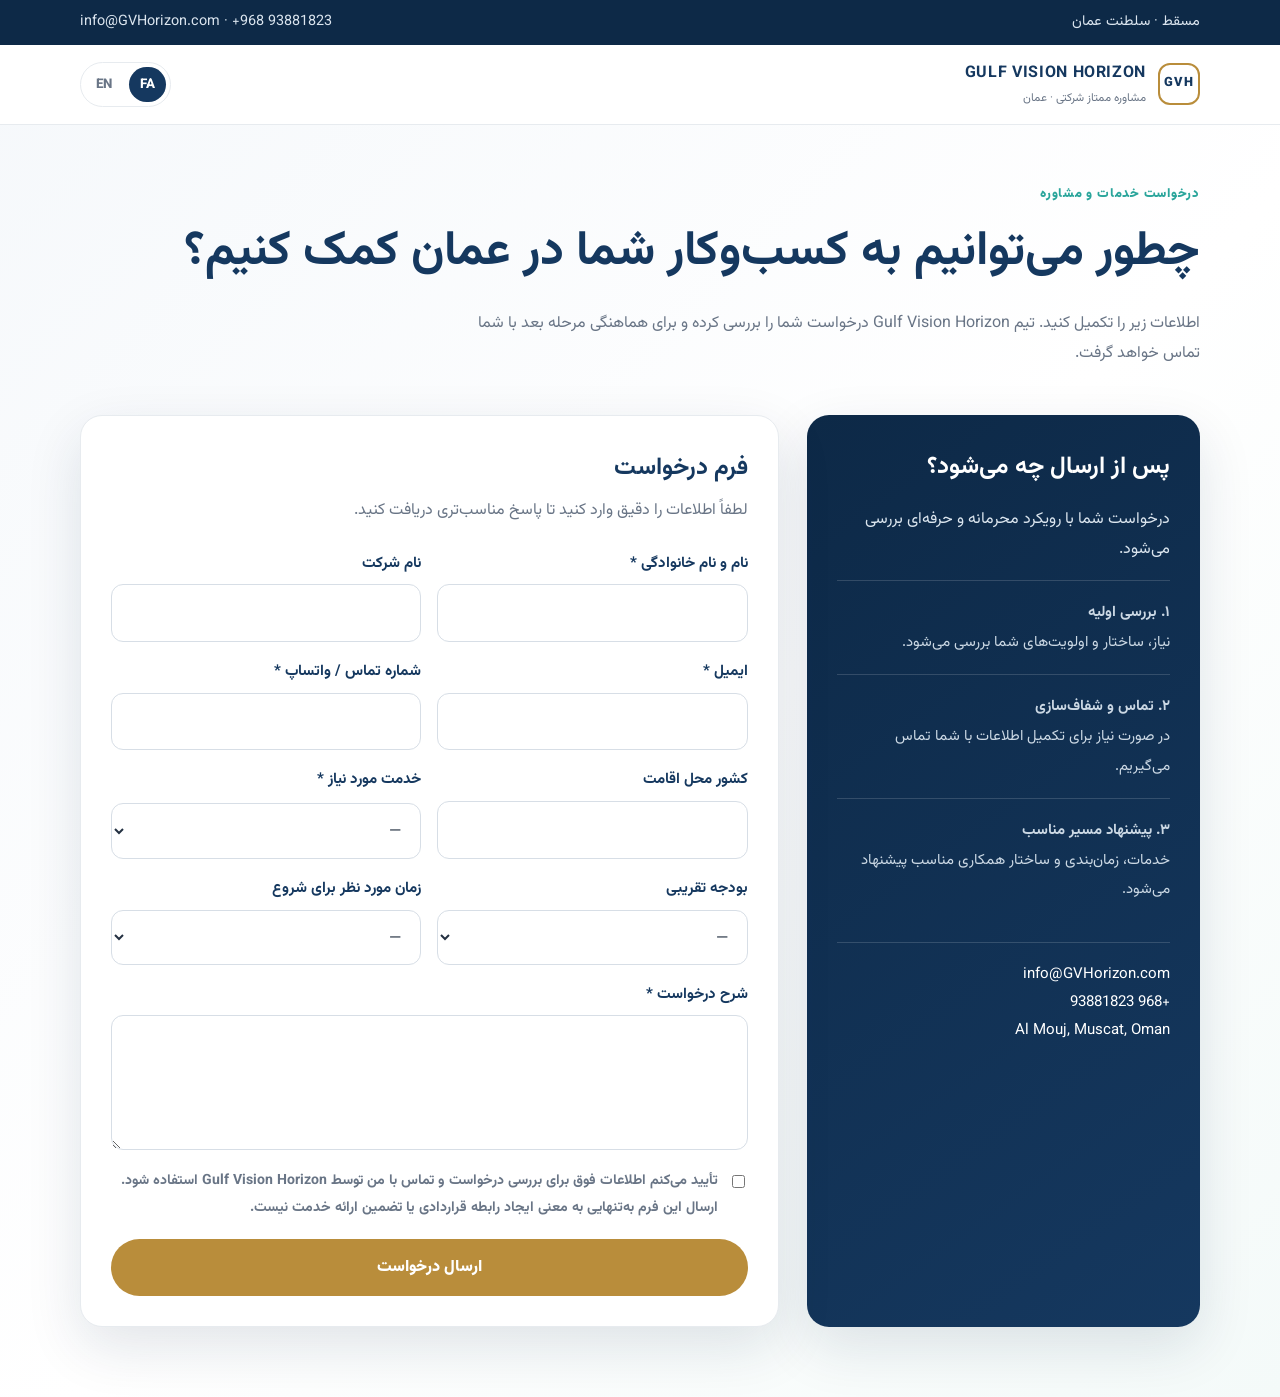
==== request.html @ 0e147dd3 "Add bilingual consultation request form" ====
<!doctype html>
<html lang="fa" dir="rtl" data-lang="fa">
<head>
<meta charset="utf-8" />
<meta name="viewport" content="width=device-width, initial-scale=1" />
<title>درخواست مشاوره | Gulf Vision Horizon</title>
<meta name="description" content="فرم درخواست خدمات و مشاوره Gulf Vision Horizon در عمان" />
<link rel="preconnect" href="https://fonts.googleapis.com">
<link rel="preconnect" href="https://fonts.gstatic.com" crossorigin>
<link href="https://fonts.googleapis.com/css2?family=Vazirmatn:wght@300;400;500;600;700;800;900&family=Cormorant+Garamond:wght@600;700&display=swap" rel="stylesheet">
<style>
:root{--navy:#15385f;--navy2:#0d2947;--gold:#b98d3b;--teal:#2aa59b;--ink:#243142;--muted:#697586;--line:#e7ebef;--soft:#f5f7f8;--white:#fff;--shadow:0 20px 55px rgba(13,41,71,.12)}
*{box-sizing:border-box}body{margin:0;font-family:'Vazirmatn',Tahoma,sans-serif;color:var(--ink);background:linear-gradient(135deg,#f5f8fb 0%,#fff 55%,#f4faf9 100%);line-height:1.85}.wrap{width:min(1120px,92vw);margin:auto}.top{background:var(--navy2);color:#dbe5ef;font-size:.9rem}.top .wrap{display:flex;justify-content:space-between;gap:18px;padding:9px 0;flex-wrap:wrap}.nav{background:#fff;border-bottom:1px solid var(--line)}.nav .wrap{display:flex;justify-content:space-between;align-items:center;padding:14px 0}.brand{display:flex;align-items:center;gap:12px;text-decoration:none}.logo{width:42px;height:42px;border:2px solid var(--gold);border-radius:12px;display:grid;place-items:center;color:var(--navy);font-weight:900;font-size:.8rem;letter-spacing:.08em}.brand strong{display:block;color:var(--navy);letter-spacing:.04em}.brand small{display:block;color:var(--muted);font-size:.72rem}.lang{display:flex;gap:6px;padding:4px;border:1px solid var(--line);border-radius:999px}.lang button{border:0;background:transparent;padding:7px 11px;border-radius:999px;font-family:inherit;font-weight:800;color:var(--muted);cursor:pointer}.lang button.active{background:var(--navy);color:#fff}.hero{padding:58px 0 26px}.hero h1{margin:.2rem 0 .7rem;color:var(--navy);font-size:clamp(2rem,4vw,3rem)}.hero p{max-width:760px;color:var(--muted);margin:0}.grid{display:grid;grid-template-columns:.72fr 1.28fr;gap:28px;padding:20px 0 70px}.info{background:linear-gradient(145deg,var(--navy2),var(--navy));color:#fff;border-radius:22px;padding:30px;box-shadow:var(--shadow)}.info h2{margin:0 0 8px;font-size:1.5rem}.info p{color:#dce6ef}.step{border-top:1px solid rgba(255,255,255,.15);padding:17px 0}.step strong{display:block;color:#fff}.step span{color:#cbd8e4;font-size:.93rem}.contact{margin-top:20px;padding-top:18px;border-top:1px solid rgba(255,255,255,.15);font-size:.94rem}.formbox{background:#fff;border:1px solid var(--line);border-radius:22px;padding:30px;box-shadow:var(--shadow)}.formbox h2{color:var(--navy);margin:0 0 6px}.formbox .intro{color:var(--muted);margin:0 0 24px}.fields{display:grid;grid-template-columns:1fr 1fr;gap:16px}.field{display:grid;gap:7px}.field.full{grid-column:1/-1}label{font-weight:700;color:var(--navy);font-size:.94rem}input,select,textarea{width:100%;border:1px solid #d7dee6;border-radius:12px;padding:13px 14px;font:inherit;color:var(--ink);background:#fff;outline:none;transition:.2s}input:focus,select:focus,textarea:focus{border-color:var(--teal);box-shadow:0 0 0 3px rgba(42,165,155,.12)}textarea{min-height:135px;resize:vertical}.consent{display:flex;gap:10px;align-items:flex-start;margin:18px 0;color:var(--muted);font-size:.88rem}.consent input{width:auto;margin-top:7px}.submit{width:100%;border:0;border-radius:999px;background:var(--gold);color:#fff;padding:14px 20px;font:inherit;font-weight:900;cursor:pointer;transition:.2s}.submit:hover{transform:translateY(-1px)}.submit:disabled{opacity:.65;cursor:wait}.status{display:none;margin-top:18px;padding:16px 18px;border-radius:14px}.status.success{display:block;background:#edf9f5;color:#176c55;border:1px solid #c7eadf}.status.error{display:block;background:#fff2f1;color:#9a3029;border:1px solid #f1d1cd}.en{display:none}html[data-lang="en"]{direction:ltr}html[data-lang="en"] body{font-family:Inter,system-ui,sans-serif;line-height:1.6}html[data-lang="en"] .fa{display:none}html[data-lang="en"] .en{display:initial}@media(max-width:850px){.grid{grid-template-columns:1fr}.fields{grid-template-columns:1fr}.field.full{grid-column:auto}}@media(max-width:560px){.formbox,.info{padding:22px}.brand small{display:none}.hero{padding-top:38px}}
</style>
</head>
<body>
<div class="top"><div class="wrap"><span><span class="fa">مسقط · سلطنت عمان</span><span class="en">Muscat · Sultanate of Oman</span></span><span>info@GVHorizon.com · +968 93881823</span></div></div>
<nav class="nav"><div class="wrap"><a class="brand" href="./"><span class="logo">GVH</span><span><strong>GULF VISION HORIZON</strong><small><span class="fa">مشاوره ممتاز شرکتی · عمان</span><span class="en">Premium Corporate Advisory · Oman</span></small></span></a><div class="lang"><button id="faBtn" class="active" onclick="setLang('fa')">FA</button><button id="enBtn" onclick="setLang('en')">EN</button></div></div></nav>
<header class="hero"><div class="wrap"><div style="color:var(--teal);font-weight:900;font-size:.8rem;letter-spacing:.06em"><span class="fa">درخواست خدمات و مشاوره</span><span class="en">Service & Consultation Request</span></div><h1><span class="fa">چطور می‌توانیم به کسب‌وکار شما در عمان کمک کنیم؟</span><span class="en">How can we support your business in Oman?</span></h1><p><span class="fa">اطلاعات زیر را تکمیل کنید. تیم Gulf Vision Horizon درخواست شما را بررسی کرده و برای هماهنگی مرحله بعد با شما تماس خواهد گرفت.</span><span class="en">Complete the form below. The Gulf Vision Horizon team will review your request and contact you to coordinate the next step.</span></p></div></header>
<main class="wrap grid"><aside class="info"><h2><span class="fa">پس از ارسال چه می‌شود؟</span><span class="en">What happens next?</span></h2><p><span class="fa">درخواست شما با رویکرد محرمانه و حرفه‌ای بررسی می‌شود.</span><span class="en">Your request is reviewed confidentially and professionally.</span></p><div class="step"><strong><span class="fa">۱. بررسی اولیه</span><span class="en">1. Initial review</span></strong><span><span class="fa">نیاز، ساختار و اولویت‌های شما بررسی می‌شود.</span><span class="en">We review your needs, structure and priorities.</span></span></div><div class="step"><strong><span class="fa">۲. تماس و شفاف‌سازی</span><span class="en">2. Contact & clarification</span></strong><span><span class="fa">در صورت نیاز برای تکمیل اطلاعات با شما تماس می‌گیریم.</span><span class="en">We contact you if additional details are required.</span></span></div><div class="step"><strong><span class="fa">۳. پیشنهاد مسیر مناسب</span><span class="en">3. Recommended next step</span></strong><span><span class="fa">خدمات، زمان‌بندی و ساختار همکاری مناسب پیشنهاد می‌شود.</span><span class="en">We propose the suitable service scope, timeline and engagement structure.</span></span></div><div class="contact">info@GVHorizon.com<br>+968 93881823<br>Al Mouj, Muscat, Oman</div></aside>
<section class="formbox"><h2><span class="fa">فرم درخواست</span><span class="en">Request Form</span></h2><p class="intro"><span class="fa">لطفاً اطلاعات را دقیق وارد کنید تا پاسخ مناسب‌تری دریافت کنید.</span><span class="en">Please provide accurate information so we can respond appropriately.</span></p>
<form id="requestForm">
<input type="hidden" name="_subject" value="New GVH Website Request" />
<input type="hidden" name="_template" value="table" />
<input type="text" name="_honey" style="display:none" tabindex="-1" autocomplete="off" />
<div class="fields">
<div class="field"><label><span class="fa">نام و نام خانوادگی *</span><span class="en">Full name *</span></label><input name="Full Name" required autocomplete="name" /></div>
<div class="field"><label><span class="fa">نام شرکت</span><span class="en">Company name</span></label><input name="Company" autocomplete="organization" /></div>
<div class="field"><label><span class="fa">ایمیل *</span><span class="en">Email *</span></label><input type="email" name="Email" required autocomplete="email" /></div>
<div class="field"><label><span class="fa">شماره تماس / واتساپ *</span><span class="en">Phone / WhatsApp *</span></label><input type="tel" name="Phone" required autocomplete="tel" /></div>
<div class="field"><label><span class="fa">کشور محل اقامت</span><span class="en">Country of residence</span></label><input name="Country" /></div>
<div class="field"><label><span class="fa">خدمت مورد نیاز *</span><span class="en">Service required *</span></label><select name="Service" required><option value="">—</option><option>Company Formation / ثبت شرکت</option><option>Investment & Market Entry / سرمایه‌گذاری و ورود به بازار</option><option>Banking & Compliance / بانک و تطبیق</option><option>Tax & Accounting / مالیات و حسابداری</option><option>Immigration & Labour / مهاجرت و نیروی کار</option><option>Corporate Care & PRO</option><option>Business Development / توسعه کسب‌وکار</option><option>Signature VIP</option><option>Other / سایر</option></select></div>
<div class="field"><label><span class="fa">بودجه تقریبی</span><span class="en">Approximate budget</span></label><select name="Budget"><option value="">—</option><option>Under OMR 2,500</option><option>OMR 2,500–5,000</option><option>OMR 5,000–10,000</option><option>OMR 10,000–25,000</option><option>Above OMR 25,000</option></select></div>
<div class="field"><label><span class="fa">زمان مورد نظر برای شروع</span><span class="en">Target start time</span></label><select name="Timeline"><option value="">—</option><option>Immediately / فوری</option><option>Within 30 days / تا ۳۰ روز</option><option>1–3 months / ۱ تا ۳ ماه</option><option>3+ months / بیش از ۳ ماه</option><option>Exploring options / در حال بررسی</option></select></div>
<div class="field full"><label><span class="fa">شرح درخواست *</span><span class="en">Tell us about your request *</span></label><textarea name="Message" required placeholder=""></textarea></div>
</div>
<label class="consent"><input type="checkbox" required><span><span class="fa">تأیید می‌کنم اطلاعات فوق برای بررسی درخواست و تماس با من توسط Gulf Vision Horizon استفاده شود. ارسال این فرم به‌تنهایی به معنی ایجاد رابطه قراردادی یا تضمین ارائه خدمت نیست.</span><span class="en">I agree that the information above may be used by Gulf Vision Horizon to review my request and contact me. Submission of this form alone does not create a contractual relationship or guarantee service acceptance.</span></span></label>
<button class="submit" id="submitBtn" type="submit"><span class="fa">ارسال درخواست</span><span class="en">Submit Request</span></button>
<div id="status" class="status" role="status" aria-live="polite"></div>
</form></section></main>
<script>
function setLang(lang){document.documentElement.dataset.lang=lang;document.documentElement.lang=lang;document.documentElement.dir=lang==='fa'?'rtl':'ltr';document.getElementById('faBtn').classList.toggle('active',lang==='fa');document.getElementById('enBtn').classList.toggle('active',lang==='en');localStorage.setItem('gvhLang',lang)}
const saved=localStorage.getItem('gvhLang');if(saved)setLang(saved);
const form=document.getElementById('requestForm'),btn=document.getElementById('submitBtn'),statusBox=document.getElementById('status');
form.addEventListener('submit',async(e)=>{e.preventDefault();btn.disabled=true;statusBox.className='status';statusBox.textContent='';const lang=document.documentElement.dataset.lang||'fa';btn.textContent=lang==='fa'?'در حال ارسال...':'Sending...';try{const data=new FormData(form);const res=await fetch('https://formsubmit.co/ajax/info@GVHorizon.com',{method:'POST',body:data,headers:{'Accept':'application/json'}});if(!res.ok)throw new Error('submit failed');form.reset();statusBox.className='status success';statusBox.textContent=lang==='fa'?'درخواست شما با موفقیت ارسال شد. از اعتماد شما به Gulf Vision Horizon سپاسگزاریم. تیم ما اطلاعات را بررسی می‌کند و در اولین فرصت برای هماهنگی مرحله بعد با شما تماس خواهد گرفت.':'Your request has been submitted successfully. Thank you for choosing Gulf Vision Horizon. Our team will review your information and contact you as soon as possible to coordinate the next step.';}catch(err){statusBox.className='status error';statusBox.textContent=lang==='fa'?'ارسال فرم با مشکل مواجه شد. لطفاً دوباره تلاش کنید یا مستقیماً با info@GVHorizon.com تماس بگیرید.':'We could not submit the form. Please try again or contact info@GVHorizon.com directly.';}finally{btn.disabled=false;btn.textContent=lang==='fa'?'ارسال درخواست':'Submit Request';}});
</script>
</body>
</html>
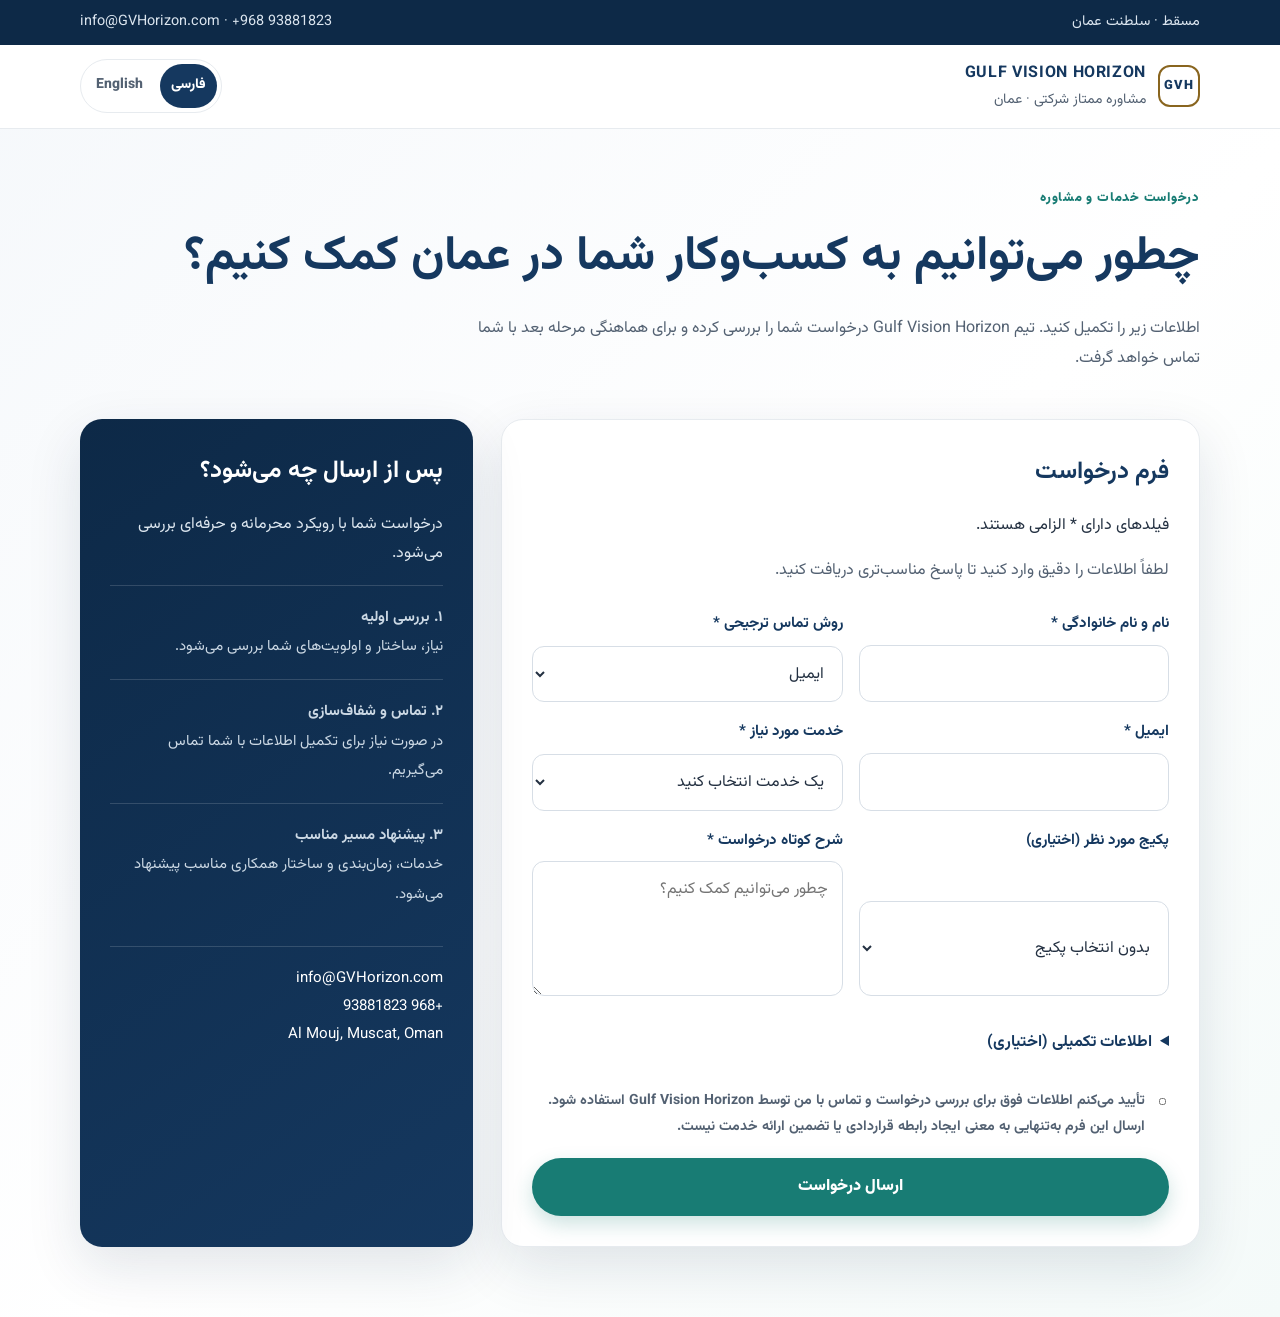
==== commit aa2bd8df: "Improve bilingual consultation request form" ====
--- a/request.html
+++ b/request.html
@@ -1,48 +1,53 @@
-<!doctype html>
-<html lang="fa" dir="rtl" data-lang="fa">
-<head>
-<meta charset="utf-8" />
-<meta name="viewport" content="width=device-width, initial-scale=1" />
-<title>درخواست مشاوره | Gulf Vision Horizon</title>
-<meta name="description" content="فرم درخواست خدمات و مشاوره Gulf Vision Horizon در عمان" />
-<link rel="preconnect" href="https://fonts.googleapis.com">
-<link rel="preconnect" href="https://fonts.gstatic.com" crossorigin>
-<link href="https://fonts.googleapis.com/css2?family=Vazirmatn:wght@300;400;500;600;700;800;900&family=Cormorant+Garamond:wght@600;700&display=swap" rel="stylesheet">
-<style>
-:root{--navy:#15385f;--navy2:#0d2947;--gold:#b98d3b;--teal:#2aa59b;--ink:#243142;--muted:#697586;--line:#e7ebef;--soft:#f5f7f8;--white:#fff;--shadow:0 20px 55px rgba(13,41,71,.12)}
-*{box-sizing:border-box}body{margin:0;font-family:'Vazirmatn',Tahoma,sans-serif;color:var(--ink);background:linear-gradient(135deg,#f5f8fb 0%,#fff 55%,#f4faf9 100%);line-height:1.85}.wrap{width:min(1120px,92vw);margin:auto}.top{background:var(--navy2);color:#dbe5ef;font-size:.9rem}.top .wrap{display:flex;justify-content:space-between;gap:18px;padding:9px 0;flex-wrap:wrap}.nav{background:#fff;border-bottom:1px solid var(--line)}.nav .wrap{display:flex;justify-content:space-between;align-items:center;padding:14px 0}.brand{display:flex;align-items:center;gap:12px;text-decoration:none}.logo{width:42px;height:42px;border:2px solid var(--gold);border-radius:12px;display:grid;place-items:center;color:var(--navy);font-weight:900;font-size:.8rem;letter-spacing:.08em}.brand strong{display:block;color:var(--navy);letter-spacing:.04em}.brand small{display:block;color:var(--muted);font-size:.72rem}.lang{display:flex;gap:6px;padding:4px;border:1px solid var(--line);border-radius:999px}.lang button{border:0;background:transparent;padding:7px 11px;border-radius:999px;font-family:inherit;font-weight:800;color:var(--muted);cursor:pointer}.lang button.active{background:var(--navy);color:#fff}.hero{padding:58px 0 26px}.hero h1{margin:.2rem 0 .7rem;color:var(--navy);font-size:clamp(2rem,4vw,3rem)}.hero p{max-width:760px;color:var(--muted);margin:0}.grid{display:grid;grid-template-columns:.72fr 1.28fr;gap:28px;padding:20px 0 70px}.info{background:linear-gradient(145deg,var(--navy2),var(--navy));color:#fff;border-radius:22px;padding:30px;box-shadow:var(--shadow)}.info h2{margin:0 0 8px;font-size:1.5rem}.info p{color:#dce6ef}.step{border-top:1px solid rgba(255,255,255,.15);padding:17px 0}.step strong{display:block;color:#fff}.step span{color:#cbd8e4;font-size:.93rem}.contact{margin-top:20px;padding-top:18px;border-top:1px solid rgba(255,255,255,.15);font-size:.94rem}.formbox{background:#fff;border:1px solid var(--line);border-radius:22px;padding:30px;box-shadow:var(--shadow)}.formbox h2{color:var(--navy);margin:0 0 6px}.formbox .intro{color:var(--muted);margin:0 0 24px}.fields{display:grid;grid-template-columns:1fr 1fr;gap:16px}.field{display:grid;gap:7px}.field.full{grid-column:1/-1}label{font-weight:700;color:var(--navy);font-size:.94rem}input,select,textarea{width:100%;border:1px solid #d7dee6;border-radius:12px;padding:13px 14px;font:inherit;color:var(--ink);background:#fff;outline:none;transition:.2s}input:focus,select:focus,textarea:focus{border-color:var(--teal);box-shadow:0 0 0 3px rgba(42,165,155,.12)}textarea{min-height:135px;resize:vertical}.consent{display:flex;gap:10px;align-items:flex-start;margin:18px 0;color:var(--muted);font-size:.88rem}.consent input{width:auto;margin-top:7px}.submit{width:100%;border:0;border-radius:999px;background:var(--gold);color:#fff;padding:14px 20px;font:inherit;font-weight:900;cursor:pointer;transition:.2s}.submit:hover{transform:translateY(-1px)}.submit:disabled{opacity:.65;cursor:wait}.status{display:none;margin-top:18px;padding:16px 18px;border-radius:14px}.status.success{display:block;background:#edf9f5;color:#176c55;border:1px solid #c7eadf}.status.error{display:block;background:#fff2f1;color:#9a3029;border:1px solid #f1d1cd}.en{display:none}html[data-lang="en"]{direction:ltr}html[data-lang="en"] body{font-family:Inter,system-ui,sans-serif;line-height:1.6}html[data-lang="en"] .fa{display:none}html[data-lang="en"] .en{display:initial}@media(max-width:850px){.grid{grid-template-columns:1fr}.fields{grid-template-columns:1fr}.field.full{grid-column:auto}}@media(max-width:560px){.formbox,.info{padding:22px}.brand small{display:none}.hero{padding-top:38px}}
+<!doctype html>
+<html lang="fa" dir="rtl" data-lang="fa">
+<head>
+<meta charset="utf-8" />
+<meta name="viewport" content="width=device-width, initial-scale=1" />
+<title>درخواست مشاوره | Gulf Vision Horizon</title>
+<meta name="description" content="فرم درخواست خدمات و مشاوره Gulf Vision Horizon در عمان" />
+<link rel="preconnect" href="https://fonts.googleapis.com">
+<link rel="preconnect" href="https://fonts.gstatic.com" crossorigin>
+<link href="https://fonts.googleapis.com/css2?family=Vazirmatn:wght@300;400;500;600;700;800;900&family=Cormorant+Garamond:wght@600;700&display=swap" rel="stylesheet">
+<style>
+:root{--navy:#15385f;--navy2:#0d2947;--gold:#b98d3b;--teal:#2aa59b;--ink:#243142;--muted:#697586;--line:#e7ebef;--soft:#f5f7f8;--white:#fff;--shadow:0 20px 55px rgba(13,41,71,.12)}
+*{box-sizing:border-box}body{margin:0;font-family:'Vazirmatn',Tahoma,sans-serif;color:var(--ink);background:linear-gradient(135deg,#f5f8fb 0%,#fff 55%,#f4faf9 100%);line-height:1.85}.wrap{width:min(1120px,92vw);margin:auto}.top{background:var(--navy2);color:#dbe5ef;font-size:.9rem}.top .wrap{display:flex;justify-content:space-between;gap:18px;padding:9px 0;flex-wrap:wrap}.nav{background:#fff;border-bottom:1px solid var(--line)}.nav .wrap{display:flex;justify-content:space-between;align-items:center;padding:14px 0}.brand{display:flex;align-items:center;gap:12px;text-decoration:none}.logo{width:42px;height:42px;border:2px solid var(--gold);border-radius:12px;display:grid;place-items:center;color:var(--navy);font-weight:900;font-size:.8rem;letter-spacing:.08em}.brand strong{display:block;color:var(--navy);letter-spacing:.04em}.brand small{display:block;color:var(--muted);font-size:.72rem}.lang{display:flex;gap:6px;padding:4px;border:1px solid var(--line);border-radius:999px}.lang button{border:0;background:transparent;padding:7px 11px;border-radius:999px;font-family:inherit;font-weight:800;color:var(--muted);cursor:pointer}.lang button.active{background:var(--navy);color:#fff}.hero{padding:58px 0 26px}.hero h1{margin:.2rem 0 .7rem;color:var(--navy);font-size:clamp(2rem,4vw,3rem)}.hero p{max-width:760px;color:var(--muted);margin:0}.grid{display:grid;grid-template-columns:1.28fr .72fr;gap:28px;padding:20px 0 70px}.info{background:linear-gradient(145deg,var(--navy2),var(--navy));color:#fff;border-radius:22px;padding:30px;box-shadow:var(--shadow)}.info h2{margin:0 0 8px;font-size:1.5rem}.info p{color:#dce6ef}.step{border-top:1px solid rgba(255,255,255,.15);padding:17px 0}.step strong{display:block;color:#fff}.step span{color:#cbd8e4;font-size:.93rem}.contact{margin-top:20px;padding-top:18px;border-top:1px solid rgba(255,255,255,.15);font-size:.94rem}.formbox{background:#fff;border:1px solid var(--line);border-radius:22px;padding:30px;box-shadow:var(--shadow)}.formbox h2{color:var(--navy);margin:0 0 6px}.formbox .intro{color:var(--muted);margin:0 0 24px}.fields{display:grid;grid-template-columns:1fr 1fr;gap:16px}.field{display:grid;gap:7px}.field.full{grid-column:1/-1}label{font-weight:700;color:var(--navy);font-size:.94rem}input,select,textarea{width:100%;border:1px solid #d7dee6;border-radius:12px;padding:13px 14px;font:inherit;color:var(--ink);background:#fff;outline:none;transition:.2s}input:focus,select:focus,textarea:focus{border-color:var(--teal);box-shadow:0 0 0 3px rgba(42,165,155,.12)}textarea{min-height:135px;resize:vertical}.consent{display:flex;gap:10px;align-items:flex-start;margin:18px 0;color:var(--muted);font-size:.88rem}.consent input{width:auto;margin-top:7px}.submit{width:100%;border:0;border-radius:999px;background:var(--gold);color:#fff;padding:14px 20px;font:inherit;font-weight:900;cursor:pointer;transition:.2s}.submit:hover{transform:translateY(-1px)}.submit:disabled{opacity:.65;cursor:wait}.status{display:none;margin-top:18px;padding:16px 18px;border-radius:14px}.status.success{display:block;background:#edf9f5;color:#176c55;border:1px solid #c7eadf}.status.error{display:block;background:#fff2f1;color:#9a3029;border:1px solid #f1d1cd}.en{display:none}html[data-lang="en"]{direction:ltr}html[data-lang="en"] body{font-family:Inter,system-ui,sans-serif;line-height:1.6}html[data-lang="en"] .fa{display:none}html[data-lang="en"] .en{display:initial}@media(max-width:850px){.grid{grid-template-columns:1fr}.fields{grid-template-columns:1fr}.field.full{grid-column:auto}}@media(max-width:560px){.formbox,.info{padding:22px}.brand small{display:none}.hero{padding-top:38px}}
+
+:root{--muted:#536172;--teal:#187c74;--gold:#89651f}html{scroll-padding-top:110px}body{overflow-wrap:break-word}*,*:before,*:after{box-sizing:border-box}[hidden]{display:none!important}:focus-visible{outline:3px solid #187c74;outline-offset:4px}a,button,input,select,summary{touch-action:manipulation}button,.btn{min-height:44px}button{font:inherit}input,select,textarea{min-width:0;font-size:1rem}input[type=email],input[type=tel],a[href^="mailto:"],a[href^="tel:"],.price{direction:ltr;unicode-bidi:isolate}.brand{min-width:0}.brand strong{overflow-wrap:anywhere}.brand small{font-size:.875rem}.nav .wrap{gap:12px}.lang-switch button,.lang button{font-size:.875rem;min-height:44px}.section h2,.hero h1{white-space:normal!important}.card{display:flex;flex-direction:column}.card .service-link{margin-top:auto;padding:12px 0;color:#15385f;text-decoration:underline;font-weight:700}.menu-toggle{display:none;border:1px solid #ccd6df;border-radius:10px;background:white;color:#15385f;padding:8px 12px}.compare{max-width:100%;overflow:auto}.skip-link{position:fixed;top:-100px;left:10px;z-index:100;background:white;padding:12px}.skip-link:focus{top:10px}summary{cursor:pointer;color:#15385f;padding:12px 0;font-weight:700}.fields{min-width:0}.grid>*{min-width:0}.optional-fields{margin-top:20px}.optional-fields .fields{padding-top:14px}.contact a{color:inherit}.formbox{order:0}.info{order:1}.submit{background:#89651f}.field-error{color:#9a3029;font-size:.9rem}.top .wrap>span{overflow-wrap:anywhere}.fee-row>*{min-width:0}
+@media(max-width:1100px){.nav .wrap{flex-wrap:wrap}.menu-toggle{display:block}.menu{display:none;width:100%;flex-direction:column;align-items:stretch;padding:12px 0}.menu.open{display:flex}.menu>a:not(.btn){display:block}.menu .btn{display:flex}.menu>a{padding:10px}.menu .lang-switch{align-self:flex-start}.brand strong{font-size:.9rem}.nav .wrap>.lang{margin-inline-start:auto}}
+@media(max-width:680px){.brand{gap:7px}.brand strong{font-size:.8rem}.logo{width:34px;height:34px}.hero h1{font-size:2rem}.nav .wrap{gap:8px}.hero-card{padding:24px}.wrap{width:92%}.facts div{flex-wrap:wrap}.section h2{font-size:1.8rem}.formbox,.info{padding:20px}.formbox{order:0}.info{order:1}.top{font-size:.875rem}}
+
+.consultation-cta{background:var(--teal);border-color:var(--teal);color:#fff;box-shadow:0 8px 20px rgba(24,124,116,.22);transition:background-color .2s ease,border-color .2s ease,box-shadow .2s ease,transform .2s ease}.consultation-cta:hover{background:#116b64;border-color:#116b64;box-shadow:0 10px 24px rgba(17,107,100,.28);transform:translateY(-1px)}.consultation-cta:active{background:#0d5954;border-color:#0d5954;box-shadow:0 4px 12px rgba(13,89,84,.24);transform:translateY(0)}.consultation-cta:focus-visible{outline:3px solid var(--gold);outline-offset:3px}
 </style>
-</head>
-<body>
-<div class="top"><div class="wrap"><span><span class="fa">مسقط · سلطنت عمان</span><span class="en">Muscat · Sultanate of Oman</span></span><span>info@GVHorizon.com · +968 93881823</span></div></div>
-<nav class="nav"><div class="wrap"><a class="brand" href="./"><span class="logo">GVH</span><span><strong>GULF VISION HORIZON</strong><small><span class="fa">مشاوره ممتاز شرکتی · عمان</span><span class="en">Premium Corporate Advisory · Oman</span></small></span></a><div class="lang"><button id="faBtn" class="active" onclick="setLang('fa')">FA</button><button id="enBtn" onclick="setLang('en')">EN</button></div></div></nav>
-<header class="hero"><div class="wrap"><div style="color:var(--teal);font-weight:900;font-size:.8rem;letter-spacing:.06em"><span class="fa">درخواست خدمات و مشاوره</span><span class="en">Service & Consultation Request</span></div><h1><span class="fa">چطور می‌توانیم به کسب‌وکار شما در عمان کمک کنیم؟</span><span class="en">How can we support your business in Oman?</span></h1><p><span class="fa">اطلاعات زیر را تکمیل کنید. تیم Gulf Vision Horizon درخواست شما را بررسی کرده و برای هماهنگی مرحله بعد با شما تماس خواهد گرفت.</span><span class="en">Complete the form below. The Gulf Vision Horizon team will review your request and contact you to coordinate the next step.</span></p></div></header>
-<main class="wrap grid"><aside class="info"><h2><span class="fa">پس از ارسال چه می‌شود؟</span><span class="en">What happens next?</span></h2><p><span class="fa">درخواست شما با رویکرد محرمانه و حرفه‌ای بررسی می‌شود.</span><span class="en">Your request is reviewed confidentially and professionally.</span></p><div class="step"><strong><span class="fa">۱. بررسی اولیه</span><span class="en">1. Initial review</span></strong><span><span class="fa">نیاز، ساختار و اولویت‌های شما بررسی می‌شود.</span><span class="en">We review your needs, structure and priorities.</span></span></div><div class="step"><strong><span class="fa">۲. تماس و شفاف‌سازی</span><span class="en">2. Contact & clarification</span></strong><span><span class="fa">در صورت نیاز برای تکمیل اطلاعات با شما تماس می‌گیریم.</span><span class="en">We contact you if additional details are required.</span></span></div><div class="step"><strong><span class="fa">۳. پیشنهاد مسیر مناسب</span><span class="en">3. Recommended next step</span></strong><span><span class="fa">خدمات، زمان‌بندی و ساختار همکاری مناسب پیشنهاد می‌شود.</span><span class="en">We propose the suitable service scope, timeline and engagement structure.</span></span></div><div class="contact">info@GVHorizon.com<br>+968 93881823<br>Al Mouj, Muscat, Oman</div></aside>
-<section class="formbox"><h2><span class="fa">فرم درخواست</span><span class="en">Request Form</span></h2><p class="intro"><span class="fa">لطفاً اطلاعات را دقیق وارد کنید تا پاسخ مناسب‌تری دریافت کنید.</span><span class="en">Please provide accurate information so we can respond appropriately.</span></p>
-<form id="requestForm">
-<input type="hidden" name="_subject" value="New GVH Website Request" />
-<input type="hidden" name="_template" value="table" />
-<input type="text" name="_honey" style="display:none" tabindex="-1" autocomplete="off" />
-<div class="fields">
-<div class="field"><label><span class="fa">نام و نام خانوادگی *</span><span class="en">Full name *</span></label><input name="Full Name" required autocomplete="name" /></div>
-<div class="field"><label><span class="fa">نام شرکت</span><span class="en">Company name</span></label><input name="Company" autocomplete="organization" /></div>
-<div class="field"><label><span class="fa">ایمیل *</span><span class="en">Email *</span></label><input type="email" name="Email" required autocomplete="email" /></div>
-<div class="field"><label><span class="fa">شماره تماس / واتساپ *</span><span class="en">Phone / WhatsApp *</span></label><input type="tel" name="Phone" required autocomplete="tel" /></div>
-<div class="field"><label><span class="fa">کشور محل اقامت</span><span class="en">Country of residence</span></label><input name="Country" /></div>
-<div class="field"><label><span class="fa">خدمت مورد نیاز *</span><span class="en">Service required *</span></label><select name="Service" required><option value="">—</option><option>Company Formation / ثبت شرکت</option><option>Investment & Market Entry / سرمایه‌گذاری و ورود به بازار</option><option>Banking & Compliance / بانک و تطبیق</option><option>Tax & Accounting / مالیات و حسابداری</option><option>Immigration & Labour / مهاجرت و نیروی کار</option><option>Corporate Care & PRO</option><option>Business Development / توسعه کسب‌وکار</option><option>Signature VIP</option><option>Other / سایر</option></select></div>
-<div class="field"><label><span class="fa">بودجه تقریبی</span><span class="en">Approximate budget</span></label><select name="Budget"><option value="">—</option><option>Under OMR 2,500</option><option>OMR 2,500–5,000</option><option>OMR 5,000–10,000</option><option>OMR 10,000–25,000</option><option>Above OMR 25,000</option></select></div>
-<div class="field"><label><span class="fa">زمان مورد نظر برای شروع</span><span class="en">Target start time</span></label><select name="Timeline"><option value="">—</option><option>Immediately / فوری</option><option>Within 30 days / تا ۳۰ روز</option><option>1–3 months / ۱ تا ۳ ماه</option><option>3+ months / بیش از ۳ ماه</option><option>Exploring options / در حال بررسی</option></select></div>
-<div class="field full"><label><span class="fa">شرح درخواست *</span><span class="en">Tell us about your request *</span></label><textarea name="Message" required placeholder=""></textarea></div>
-</div>
-<label class="consent"><input type="checkbox" required><span><span class="fa">تأیید می‌کنم اطلاعات فوق برای بررسی درخواست و تماس با من توسط Gulf Vision Horizon استفاده شود. ارسال این فرم به‌تنهایی به معنی ایجاد رابطه قراردادی یا تضمین ارائه خدمت نیست.</span><span class="en">I agree that the information above may be used by Gulf Vision Horizon to review my request and contact me. Submission of this form alone does not create a contractual relationship or guarantee service acceptance.</span></span></label>
-<button class="submit" id="submitBtn" type="submit"><span class="fa">ارسال درخواست</span><span class="en">Submit Request</span></button>
-<div id="status" class="status" role="status" aria-live="polite"></div>
-</form></section></main>
-<script>
-function setLang(lang){document.documentElement.dataset.lang=lang;document.documentElement.lang=lang;document.documentElement.dir=lang==='fa'?'rtl':'ltr';document.getElementById('faBtn').classList.toggle('active',lang==='fa');document.getElementById('enBtn').classList.toggle('active',lang==='en');localStorage.setItem('gvhLang',lang)}
-const saved=localStorage.getItem('gvhLang');if(saved)setLang(saved);
-const form=document.getElementById('requestForm'),btn=document.getElementById('submitBtn'),statusBox=document.getElementById('status');
-form.addEventListener('submit',async(e)=>{e.preventDefault();btn.disabled=true;statusBox.className='status';statusBox.textContent='';const lang=document.documentElement.dataset.lang||'fa';btn.textContent=lang==='fa'?'در حال ارسال...':'Sending...';try{const data=new FormData(form);const res=await fetch('https://formsubmit.co/ajax/info@GVHorizon.com',{method:'POST',body:data,headers:{'Accept':'application/json'}});if(!res.ok)throw new Error('submit failed');form.reset();statusBox.className='status success';statusBox.textContent=lang==='fa'?'درخواست شما با موفقیت ارسال شد. از اعتماد شما به Gulf Vision Horizon سپاسگزاریم. تیم ما اطلاعات را بررسی می‌کند و در اولین فرصت برای هماهنگی مرحله بعد با شما تماس خواهد گرفت.':'Your request has been submitted successfully. Thank you for choosing Gulf Vision Horizon. Our team will review your information and contact you as soon as possible to coordinate the next step.';}catch(err){statusBox.className='status error';statusBox.textContent=lang==='fa'?'ارسال فرم با مشکل مواجه شد. لطفاً دوباره تلاش کنید یا مستقیماً با info@GVHorizon.com تماس بگیرید.':'We could not submit the form. Please try again or contact info@GVHorizon.com directly.';}finally{btn.disabled=false;btn.textContent=lang==='fa'?'ارسال درخواست':'Submit Request';}});
-</script>
-</body>
-</html>+</head>
+<body>
+<div class="top"><div class="wrap"><span><span class="fa">مسقط · سلطنت عمان</span><span class="en">Muscat · Sultanate of Oman</span></span><span>info@GVHorizon.com · +968 93881823</span></div></div>
+<nav class="nav"><div class="wrap"><a class="brand" href="./"><span class="logo">GVH</span><span><strong>GULF VISION HORIZON</strong><small><span class="fa">مشاوره ممتاز شرکتی · عمان</span><span class="en">Premium Corporate Advisory · Oman</span></small></span></a><div class="lang"><button id="faBtn" class="active" onclick="setLang('fa')">فارسی</button><button id="enBtn" onclick="setLang('en')">English</button></div></div></nav>
+<header class="hero"><div class="wrap"><div style="color:var(--teal);font-weight:900;font-size:.8rem;letter-spacing:.06em"><span class="fa">درخواست خدمات و مشاوره</span><span class="en">Service & Consultation Request</span></div><h1><span class="fa">چطور می‌توانیم به کسب‌وکار شما در عمان کمک کنیم؟</span><span class="en">How can we support your business in Oman?</span></h1><p><span class="fa">اطلاعات زیر را تکمیل کنید. تیم Gulf Vision Horizon درخواست شما را بررسی کرده و برای هماهنگی مرحله بعد با شما تماس خواهد گرفت.</span><span class="en">Complete the form below. The Gulf Vision Horizon team will review your request and contact you to coordinate the next step.</span></p></div></header>
+<main class="wrap grid">
+<section class="formbox"><h2><span class="fa">فرم درخواست</span><span class="en">Request Form</span></h2><p><span class="fa">فیلدهای دارای * الزامی هستند.</span><span class="en">Fields marked * are required.</span></p><p class="intro"><span class="fa">لطفاً اطلاعات را دقیق وارد کنید تا پاسخ مناسب‌تری دریافت کنید.</span><span class="en">Please provide accurate information so we can respond appropriately.</span></p>
+<form id="requestForm" novalidate>
+<input type="hidden" name="_subject" value="New GVH Website Request" />
+<input type="hidden" name="_template" value="table" />
+<input type="text" name="_honey" style="display:none" tabindex="-1" autocomplete="off" />
+<div class="fields"><div class="field" id="full-name-field"><label for="full-name"><span class="fa">نام و نام خانوادگی *</span><span class="en">Full name *</span></label><input id="full-name" name="Full Name" required type="text" autocomplete="name" /></div><div class="field"><label for="contact-method"><span class="fa">روش تماس ترجیحی *</span><span class="en">Preferred contact method *</span></label><select id="contact-method" name="Preferred Contact" required><option value="email" data-fa="ایمیل" data-en="Email">ایمیل</option><option value="phone" data-fa="تماس تلفنی" data-en="Phone call">تماس تلفنی</option><option value="whatsapp" data-fa="واتساپ" data-en="WhatsApp">واتساپ</option></select></div><div class="field" id="email-field"><label for="email"><span class="fa">ایمیل *</span><span class="en">Email *</span></label><input id="email" name="Email" required type="email" autocomplete="email" /></div><div class="field" id="phone-field"><label for="phone"><span class="fa">شماره تماس / واتساپ (اختیاری)</span><span class="en">Phone / WhatsApp (optional)</span></label><input id="phone" name="Phone" type="tel" autocomplete="tel" /></div><div class="field"><label for="service"><span class="fa">خدمت مورد نیاز *</span><span class="en">Service required *</span></label><select id="service" name="Service" required><option value="" data-fa="یک خدمت انتخاب کنید" data-en="Choose a service">یک خدمت انتخاب کنید</option><option value="unsure" data-fa="مطمئن نیستم؛ راهنمایی می‌خواهم" data-en="Not sure — help me choose">مطمئن نیستم؛ راهنمایی می‌خواهم</option><option value="formation" data-fa="ثبت شرکت" data-en="Company Formation">ثبت شرکت</option><option value="market-entry" data-fa="سرمایه‌گذاری و ورود به بازار" data-en="Investment & Market Entry">سرمایه‌گذاری و ورود به بازار</option><option value="banking" data-fa="بانک و تطبیق" data-en="Banking & Compliance">بانک و تطبیق</option><option value="tax" data-fa="مالیات و حسابداری" data-en="Tax & Accounting">مالیات و حسابداری</option><option value="immigration" data-fa="مهاجرت و نیروی کار" data-en="Immigration & Labour">مهاجرت و نیروی کار</option><option value="corporate-care" data-fa="خدمات شرکتی و پیگیری امور دولتی" data-en="Corporate Care & PRO">خدمات شرکتی و پیگیری امور دولتی</option><option value="development" data-fa="تجارت و توسعه بازار" data-en="Trade & Business Development">تجارت و توسعه بازار</option><option value="executive-presence" data-fa="حضور اجرایی در مسقط" data-en="Executive Presence">حضور اجرایی در مسقط</option><option value="signature" data-fa="اوج" data-en="OWJ">اوج</option><option value="other" data-fa="سایر" data-en="Other">سایر</option></select></div><div class="field"><label for="package"><span class="fa">پکیج مورد نظر (اختیاری)</span><span class="en">Preferred package (optional)</span></label><select id="package" name="Package"><option value="" data-fa="بدون انتخاب پکیج" data-en="No package selected">بدون انتخاب پکیج</option><option value="foundation" data-fa="بنیان" data-en="FOUNDATION" data-submit="بنیان / FOUNDATION">بنیان</option><option value="pathway" data-fa="مسیر" data-en="PATHWAY" data-submit="مسیر / PATHWAY">مسیر</option><option value="owj" data-fa="اوج" data-en="OWJ" data-submit="اوج / OWJ">اوج</option></select></div><div class="field" id="message-field"><label for="message"><span class="fa">شرح کوتاه درخواست *</span><span class="en">Short message *</span></label><textarea id="message" name="Message" required data-fa="چطور می‌توانیم کمک کنیم؟" data-en="How can we help?"></textarea></div></div><details class="optional-fields"><summary><span class="fa">اطلاعات تکمیلی (اختیاری)</span><span class="en">Additional details (optional)</span></summary><div class="fields"><div class="field" id="company-field"><label for="company"><span class="fa">نام شرکت (اختیاری)</span><span class="en">Company name (optional)</span></label><input id="company" name="Company" type="text" autocomplete="organization" /></div><div class="field" id="country-field"><label for="country"><span class="fa">کشور محل اقامت (اختیاری)</span><span class="en">Country of residence (optional)</span></label><input id="country" name="Country" type="text" autocomplete="country-name" /></div><div class="field"><label for="budget"><span class="fa">بودجه تقریبی (اختیاری)</span><span class="en">Approximate budget (optional)</span></label><select id="budget" name="Budget"><option value="" data-fa="انتخاب کنید (اختیاری)" data-en="Choose (optional)">انتخاب کنید (اختیاری)</option><option value="under2500" data-fa="کمتر از ۲٬۵۰۰ ریال عمان" data-en="Under OMR 2,500">کمتر از ۲٬۵۰۰ ریال عمان</option><option value="2500-5000" data-fa="۲٬۵۰۰ تا ۵٬۰۰۰ ریال عمان" data-en="OMR 2,500–5,000">۲٬۵۰۰ تا ۵٬۰۰۰ ریال عمان</option><option value="5000-10000" data-fa="۵٬۰۰۰ تا ۱۰٬۰۰۰ ریال عمان" data-en="OMR 5,000–10,000">۵٬۰۰۰ تا ۱۰٬۰۰۰ ریال عمان</option><option value="10000-25000" data-fa="۱۰٬۰۰۰ تا ۲۵٬۰۰۰ ریال عمان" data-en="OMR 10,000–25,000">۱۰٬۰۰۰ تا ۲۵٬۰۰۰ ریال عمان</option><option value="above25000" data-fa="بیش از ۲۵٬۰۰۰ ریال عمان" data-en="Above OMR 25,000">بیش از ۲۵٬۰۰۰ ریال عمان</option></select></div><div class="field"><label for="timeline"><span class="fa">زمان شروع (اختیاری)</span><span class="en">Target start time (optional)</span></label><select id="timeline" name="Timeline"><option value="" data-fa="انتخاب کنید (اختیاری)" data-en="Choose (optional)">انتخاب کنید (اختیاری)</option><option value="now" data-fa="فوری" data-en="Immediately">فوری</option><option value="30days" data-fa="تا ۳۰ روز" data-en="Within 30 days">تا ۳۰ روز</option><option value="1-3months" data-fa="۱ تا ۳ ماه" data-en="1–3 months">۱ تا ۳ ماه</option><option value="3months-plus" data-fa="بیش از ۳ ماه" data-en="3+ months">بیش از ۳ ماه</option><option value="exploring" data-fa="در حال بررسی" data-en="Exploring options">در حال بررسی</option></select></div></div></details>
+<label class="consent"><input id="consent" name="Consent" type="checkbox" required><span><span class="fa">تأیید می‌کنم اطلاعات فوق برای بررسی درخواست و تماس با من توسط Gulf Vision Horizon استفاده شود. ارسال این فرم به‌تنهایی به معنی ایجاد رابطه قراردادی یا تضمین ارائه خدمت نیست.</span><span class="en">I agree that the information above may be used by Gulf Vision Horizon to review my request and contact me. Submission of this form alone does not create a contractual relationship or guarantee service acceptance.</span></span></label>
+<button class="submit consultation-cta" id="submitBtn" type="submit"><span class="fa">ارسال درخواست</span><span class="en">Submit Request</span></button>
+<div id="status" class="status" role="status" aria-live="polite"></div>
+</form></section><aside class="info"><h2><span class="fa">پس از ارسال چه می‌شود؟</span><span class="en">What happens next?</span></h2><p><span class="fa">درخواست شما با رویکرد محرمانه و حرفه‌ای بررسی می‌شود.</span><span class="en">Your request is reviewed confidentially and professionally.</span></p><div class="step"><strong><span class="fa">۱. بررسی اولیه</span><span class="en">1. Initial review</span></strong><span><span class="fa">نیاز، ساختار و اولویت‌های شما بررسی می‌شود.</span><span class="en">We review your needs, structure and priorities.</span></span></div><div class="step"><strong><span class="fa">۲. تماس و شفاف‌سازی</span><span class="en">2. Contact & clarification</span></strong><span><span class="fa">در صورت نیاز برای تکمیل اطلاعات با شما تماس می‌گیریم.</span><span class="en">We contact you if additional details are required.</span></span></div><div class="step"><strong><span class="fa">۳. پیشنهاد مسیر مناسب</span><span class="en">3. Recommended next step</span></strong><span><span class="fa">خدمات، زمان‌بندی و ساختار همکاری مناسب پیشنهاد می‌شود.</span><span class="en">We propose the suitable service scope, timeline and engagement structure.</span></span></div><div class="contact">info@GVHorizon.com<br>+968 93881823<br>Al Mouj, Muscat, Oman</div></aside></main>
+<script>const form=document.getElementById('requestForm'),btn=document.getElementById('submitBtn'),statusBox=document.getElementById('status');let statusKey='',sending=false;
+const messages={fa:{sending:'در حال ارسال…',submit:'ارسال درخواست',success:'درخواست شما ارسال شد. تیم ما اطلاعات را بررسی کرده و برای هماهنگی مرحله بعد با شما تماس خواهد گرفت.',error:'ارسال انجام نشد. اطلاعات شما حفظ شده است. دوباره تلاش کنید یا با info@GVHorizon.com تماس بگیرید.',required:'لطفاً این فیلد را تکمیل کنید.',email:'لطفاً یک آدرس ایمیل معتبر وارد کنید.',consent:'لطفاً رضایت خود را برای بررسی درخواست تأیید کنید.'},en:{sending:'Sending…',submit:'Submit Request',success:'Your request has been submitted. Our team will review it and contact you to coordinate the next step.',error:'We could not submit your request. Your information is preserved. Try again or contact info@GVHorizon.com.',required:'Please complete this field.',email:'Please enter a valid email address.',consent:'Please agree to the use of your information to review your request.'}};
+const lang=()=>document.documentElement.dataset.lang;
+window.renderStatus=()=>{btn.textContent=messages[lang()][sending?'sending':'submit'];statusBox.className=statusKey?'status '+statusKey:'status';statusBox.textContent=statusKey?messages[lang()][statusKey]:''};
+window.updateContact=()=>{const email=document.getElementById('contact-method').value==='email';for(const id of ['email','phone']){const active=(id==='email')===email;document.getElementById(id+'-field').hidden=!active;document.getElementById(id).required=active;document.getElementById(id).disabled=!active;}document.querySelector('#phone-field label').innerHTML=lang()==='fa'?'شماره تماس / واتساپ *':'Phone / WhatsApp *';};
+window.clearValidation=()=>{form.querySelectorAll('.field-error').forEach(e=>e.remove());form.querySelectorAll('[aria-invalid]').forEach(e=>{e.removeAttribute('aria-invalid');e.removeAttribute('aria-describedby')})};
+function validate(){clearValidation();let first;for(const el of form.querySelectorAll('input,select,textarea')){if(el.disabled||!el.willValidate)continue;const empty=el.required&&(el.type==='checkbox'?!el.checked:!el.value.trim());if(empty||!el.validity.valid){const err=document.createElement('span');err.className='field-error';err.id=el.id+'-error';err.textContent=messages[lang()][el.type==='checkbox'?'consent':el.validity.typeMismatch?'email':'required'];el.setAttribute('aria-invalid','true');el.setAttribute('aria-describedby',err.id);el.parentElement.append(err);first ||= el;}}if(first){first.focus();return false}return true;}
+document.getElementById('contact-method').addEventListener('change',()=>{updateContact();clearValidation()});
+form.addEventListener('input',e=>{const id=e.target.getAttribute('aria-describedby');if(id){document.getElementById(id)?.remove();e.target.removeAttribute('aria-invalid');e.target.removeAttribute('aria-describedby')}});
+form.addEventListener('submit',async e=>{e.preventDefault();if(sending||!validate())return;const data=new FormData(form);for(const id of ['service','package','budget','timeline','contact-method']){const el=document.getElementById(id);if(el.value)data.set(el.name,el.selectedOptions[0].dataset.submit||el.selectedOptions[0].dataset.en)}sending=true;statusKey='';btn.disabled=true;form.setAttribute('aria-busy','true');renderStatus();const controller=new AbortController();const timer=setTimeout(()=>controller.abort(),20000);try{const res=await fetch('https://formsubmit.co/ajax/info@GVHorizon.com',{method:'POST',body:data,headers:{Accept:'application/json'},signal:controller.signal});const result=await res.json();if(!res.ok||!(result.success===true||result.success==='true'))throw Error('Submission rejected');form.reset();updateContact();statusKey='success';}catch{statusKey='error';}finally{clearTimeout(timer);sending=false;btn.disabled=false;form.removeAttribute('aria-busy');renderStatus();}});
+
+function setLang(lang){lang=lang==='en'?'en':'fa';document.documentElement.dataset.lang=lang;document.documentElement.lang=lang;document.documentElement.dir=lang==='fa'?'rtl':'ltr';for(const l of ['fa','en']){const b=document.getElementById(l+'Btn');b.classList.toggle('active',l===lang);b.setAttribute('aria-pressed',String(l===lang));}try{localStorage.setItem('gvhLang',lang)}catch{}document.querySelectorAll('[data-fa]').forEach(el=>{if(el.matches('input,textarea'))el.placeholder=el.dataset[lang];else el.textContent=el.dataset[lang];});if(window.updateContact)updateContact();if(window.clearValidation)clearValidation();if(window.renderStatus)renderStatus();}
+let saved='fa';try{saved=localStorage.getItem('gvhLang')||'fa'}catch{}setLang(saved);
+const requested=new URLSearchParams(location.search).get('service');if([...document.getElementById('service').options].some(o=>o.value===requested))document.getElementById('service').value=requested;const chosenPackage=new URLSearchParams(location.search).get('package');const packageField=document.getElementById('package');if([...packageField.options].some(o=>o.value===chosenPackage)){packageField.value=chosenPackage;if(!requested)document.getElementById('service').value={foundation:'formation',pathway:'market-entry',owj:'signature'}[chosenPackage]||'';}</script>
+</body>
+</html>
+
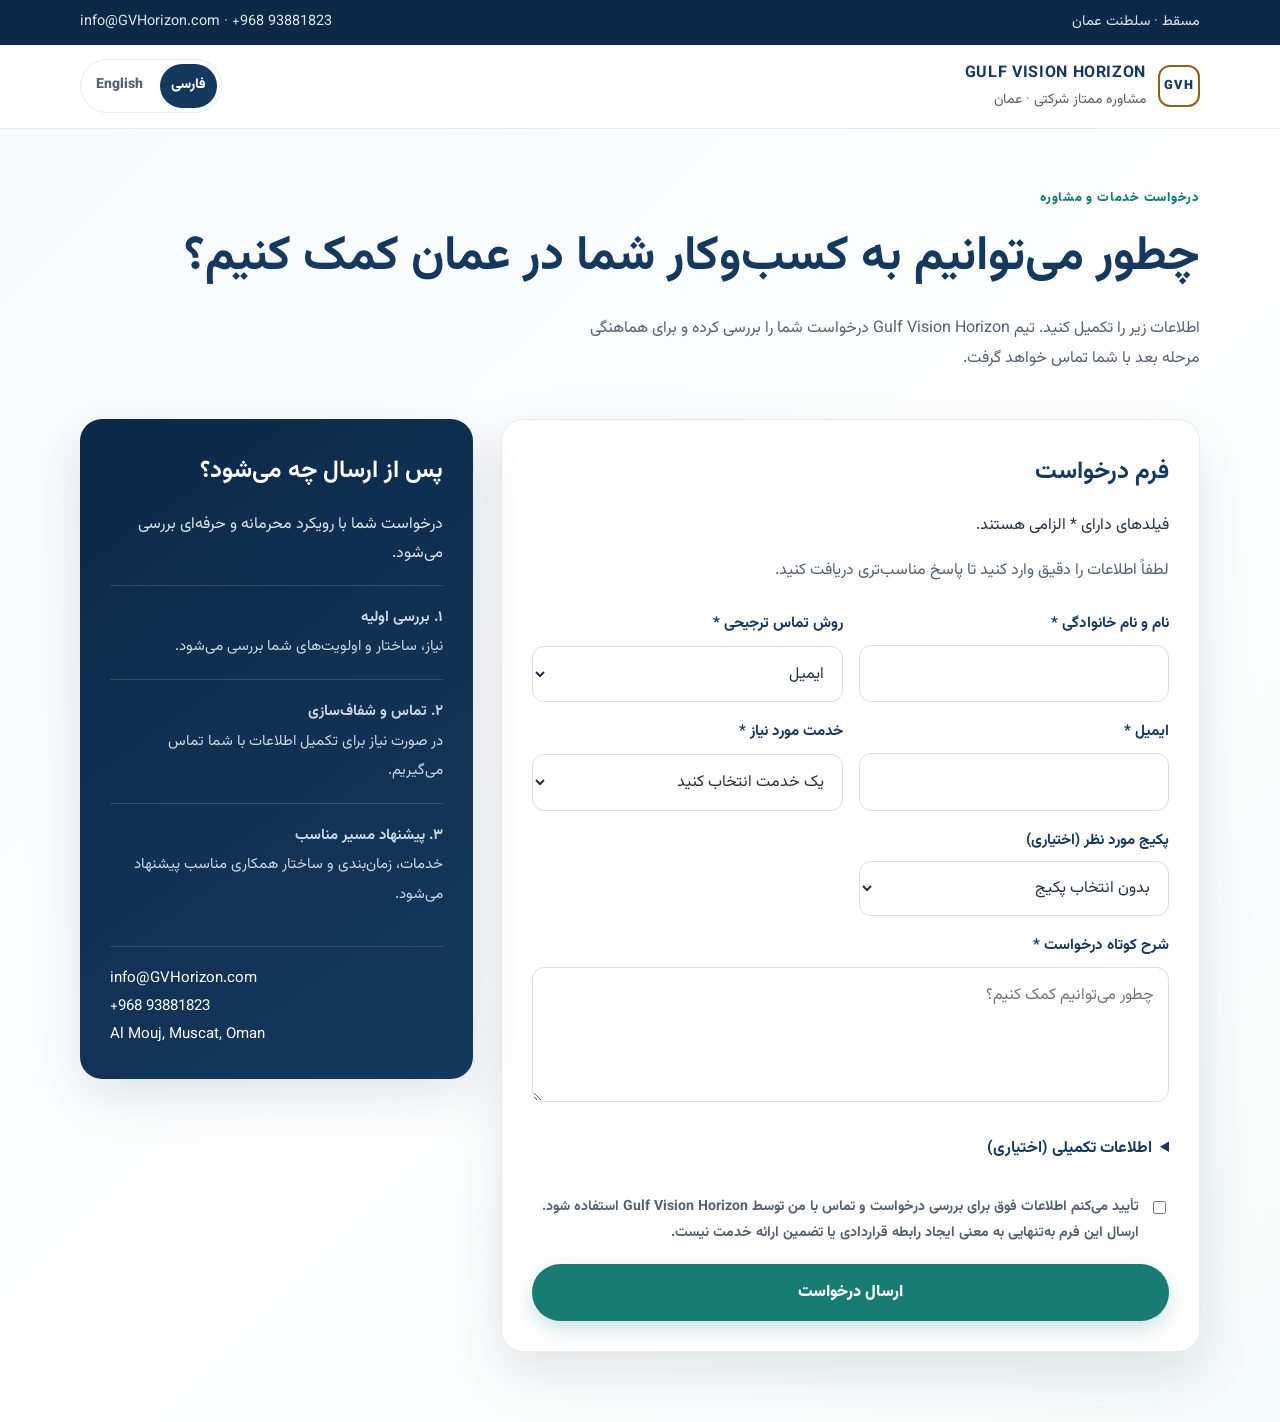
==== commit 74e62a12: "Refactor request form UI and accessibility" ====
--- a/request.html
+++ b/request.html
@@ -8,46 +8,166 @@
 <link rel="preconnect" href="https://fonts.googleapis.com">
 <link rel="preconnect" href="https://fonts.gstatic.com" crossorigin>
 <link href="https://fonts.googleapis.com/css2?family=Vazirmatn:wght@300;400;500;600;700;800;900&family=Cormorant+Garamond:wght@600;700&display=swap" rel="stylesheet">
-<style>
-:root{--navy:#15385f;--navy2:#0d2947;--gold:#b98d3b;--teal:#2aa59b;--ink:#243142;--muted:#697586;--line:#e7ebef;--soft:#f5f7f8;--white:#fff;--shadow:0 20px 55px rgba(13,41,71,.12)}
-*{box-sizing:border-box}body{margin:0;font-family:'Vazirmatn',Tahoma,sans-serif;color:var(--ink);background:linear-gradient(135deg,#f5f8fb 0%,#fff 55%,#f4faf9 100%);line-height:1.85}.wrap{width:min(1120px,92vw);margin:auto}.top{background:var(--navy2);color:#dbe5ef;font-size:.9rem}.top .wrap{display:flex;justify-content:space-between;gap:18px;padding:9px 0;flex-wrap:wrap}.nav{background:#fff;border-bottom:1px solid var(--line)}.nav .wrap{display:flex;justify-content:space-between;align-items:center;padding:14px 0}.brand{display:flex;align-items:center;gap:12px;text-decoration:none}.logo{width:42px;height:42px;border:2px solid var(--gold);border-radius:12px;display:grid;place-items:center;color:var(--navy);font-weight:900;font-size:.8rem;letter-spacing:.08em}.brand strong{display:block;color:var(--navy);letter-spacing:.04em}.brand small{display:block;color:var(--muted);font-size:.72rem}.lang{display:flex;gap:6px;padding:4px;border:1px solid var(--line);border-radius:999px}.lang button{border:0;background:transparent;padding:7px 11px;border-radius:999px;font-family:inherit;font-weight:800;color:var(--muted);cursor:pointer}.lang button.active{background:var(--navy);color:#fff}.hero{padding:58px 0 26px}.hero h1{margin:.2rem 0 .7rem;color:var(--navy);font-size:clamp(2rem,4vw,3rem)}.hero p{max-width:760px;color:var(--muted);margin:0}.grid{display:grid;grid-template-columns:1.28fr .72fr;gap:28px;padding:20px 0 70px}.info{background:linear-gradient(145deg,var(--navy2),var(--navy));color:#fff;border-radius:22px;padding:30px;box-shadow:var(--shadow)}.info h2{margin:0 0 8px;font-size:1.5rem}.info p{color:#dce6ef}.step{border-top:1px solid rgba(255,255,255,.15);padding:17px 0}.step strong{display:block;color:#fff}.step span{color:#cbd8e4;font-size:.93rem}.contact{margin-top:20px;padding-top:18px;border-top:1px solid rgba(255,255,255,.15);font-size:.94rem}.formbox{background:#fff;border:1px solid var(--line);border-radius:22px;padding:30px;box-shadow:var(--shadow)}.formbox h2{color:var(--navy);margin:0 0 6px}.formbox .intro{color:var(--muted);margin:0 0 24px}.fields{display:grid;grid-template-columns:1fr 1fr;gap:16px}.field{display:grid;gap:7px}.field.full{grid-column:1/-1}label{font-weight:700;color:var(--navy);font-size:.94rem}input,select,textarea{width:100%;border:1px solid #d7dee6;border-radius:12px;padding:13px 14px;font:inherit;color:var(--ink);background:#fff;outline:none;transition:.2s}input:focus,select:focus,textarea:focus{border-color:var(--teal);box-shadow:0 0 0 3px rgba(42,165,155,.12)}textarea{min-height:135px;resize:vertical}.consent{display:flex;gap:10px;align-items:flex-start;margin:18px 0;color:var(--muted);font-size:.88rem}.consent input{width:auto;margin-top:7px}.submit{width:100%;border:0;border-radius:999px;background:var(--gold);color:#fff;padding:14px 20px;font:inherit;font-weight:900;cursor:pointer;transition:.2s}.submit:hover{transform:translateY(-1px)}.submit:disabled{opacity:.65;cursor:wait}.status{display:none;margin-top:18px;padding:16px 18px;border-radius:14px}.status.success{display:block;background:#edf9f5;color:#176c55;border:1px solid #c7eadf}.status.error{display:block;background:#fff2f1;color:#9a3029;border:1px solid #f1d1cd}.en{display:none}html[data-lang="en"]{direction:ltr}html[data-lang="en"] body{font-family:Inter,system-ui,sans-serif;line-height:1.6}html[data-lang="en"] .fa{display:none}html[data-lang="en"] .en{display:initial}@media(max-width:850px){.grid{grid-template-columns:1fr}.fields{grid-template-columns:1fr}.field.full{grid-column:auto}}@media(max-width:560px){.formbox,.info{padding:22px}.brand small{display:none}.hero{padding-top:38px}}
-
-:root{--muted:#536172;--teal:#187c74;--gold:#89651f}html{scroll-padding-top:110px}body{overflow-wrap:break-word}*,*:before,*:after{box-sizing:border-box}[hidden]{display:none!important}:focus-visible{outline:3px solid #187c74;outline-offset:4px}a,button,input,select,summary{touch-action:manipulation}button,.btn{min-height:44px}button{font:inherit}input,select,textarea{min-width:0;font-size:1rem}input[type=email],input[type=tel],a[href^="mailto:"],a[href^="tel:"],.price{direction:ltr;unicode-bidi:isolate}.brand{min-width:0}.brand strong{overflow-wrap:anywhere}.brand small{font-size:.875rem}.nav .wrap{gap:12px}.lang-switch button,.lang button{font-size:.875rem;min-height:44px}.section h2,.hero h1{white-space:normal!important}.card{display:flex;flex-direction:column}.card .service-link{margin-top:auto;padding:12px 0;color:#15385f;text-decoration:underline;font-weight:700}.menu-toggle{display:none;border:1px solid #ccd6df;border-radius:10px;background:white;color:#15385f;padding:8px 12px}.compare{max-width:100%;overflow:auto}.skip-link{position:fixed;top:-100px;left:10px;z-index:100;background:white;padding:12px}.skip-link:focus{top:10px}summary{cursor:pointer;color:#15385f;padding:12px 0;font-weight:700}.fields{min-width:0}.grid>*{min-width:0}.optional-fields{margin-top:20px}.optional-fields .fields{padding-top:14px}.contact a{color:inherit}.formbox{order:0}.info{order:1}.submit{background:#89651f}.field-error{color:#9a3029;font-size:.9rem}.top .wrap>span{overflow-wrap:anywhere}.fee-row>*{min-width:0}
-@media(max-width:1100px){.nav .wrap{flex-wrap:wrap}.menu-toggle{display:block}.menu{display:none;width:100%;flex-direction:column;align-items:stretch;padding:12px 0}.menu.open{display:flex}.menu>a:not(.btn){display:block}.menu .btn{display:flex}.menu>a{padding:10px}.menu .lang-switch{align-self:flex-start}.brand strong{font-size:.9rem}.nav .wrap>.lang{margin-inline-start:auto}}
-@media(max-width:680px){.brand{gap:7px}.brand strong{font-size:.8rem}.logo{width:34px;height:34px}.hero h1{font-size:2rem}.nav .wrap{gap:8px}.hero-card{padding:24px}.wrap{width:92%}.facts div{flex-wrap:wrap}.section h2{font-size:1.8rem}.formbox,.info{padding:20px}.formbox{order:0}.info{order:1}.top{font-size:.875rem}}
-
-.consultation-cta{background:var(--teal);border-color:var(--teal);color:#fff;box-shadow:0 8px 20px rgba(24,124,116,.22);transition:background-color .2s ease,border-color .2s ease,box-shadow .2s ease,transform .2s ease}.consultation-cta:hover{background:#116b64;border-color:#116b64;box-shadow:0 10px 24px rgba(17,107,100,.28);transform:translateY(-1px)}.consultation-cta:active{background:#0d5954;border-color:#0d5954;box-shadow:0 4px 12px rgba(13,89,84,.24);transform:translateY(0)}.consultation-cta:focus-visible{outline:3px solid var(--gold);outline-offset:3px}
-</style>
+<link rel="stylesheet" href="assets/request.css">
+<link rel="stylesheet" href="assets/shared.css">
+<link rel="stylesheet" href="assets/polish.css">
 </head>
-<body>
-<div class="top"><div class="wrap"><span><span class="fa">مسقط · سلطنت عمان</span><span class="en">Muscat · Sultanate of Oman</span></span><span>info@GVHorizon.com · +968 93881823</span></div></div>
-<nav class="nav"><div class="wrap"><a class="brand" href="./"><span class="logo">GVH</span><span><strong>GULF VISION HORIZON</strong><small><span class="fa">مشاوره ممتاز شرکتی · عمان</span><span class="en">Premium Corporate Advisory · Oman</span></small></span></a><div class="lang"><button id="faBtn" class="active" onclick="setLang('fa')">فارسی</button><button id="enBtn" onclick="setLang('en')">English</button></div></div></nav>
-<header class="hero"><div class="wrap"><div style="color:var(--teal);font-weight:900;font-size:.8rem;letter-spacing:.06em"><span class="fa">درخواست خدمات و مشاوره</span><span class="en">Service & Consultation Request</span></div><h1><span class="fa">چطور می‌توانیم به کسب‌وکار شما در عمان کمک کنیم؟</span><span class="en">How can we support your business in Oman?</span></h1><p><span class="fa">اطلاعات زیر را تکمیل کنید. تیم Gulf Vision Horizon درخواست شما را بررسی کرده و برای هماهنگی مرحله بعد با شما تماس خواهد گرفت.</span><span class="en">Complete the form below. The Gulf Vision Horizon team will review your request and contact you to coordinate the next step.</span></p></div></header>
-<main class="wrap grid">
-<section class="formbox"><h2><span class="fa">فرم درخواست</span><span class="en">Request Form</span></h2><p><span class="fa">فیلدهای دارای * الزامی هستند.</span><span class="en">Fields marked * are required.</span></p><p class="intro"><span class="fa">لطفاً اطلاعات را دقیق وارد کنید تا پاسخ مناسب‌تری دریافت کنید.</span><span class="en">Please provide accurate information so we can respond appropriately.</span></p>
+<body>
+<a class="skip-link" href="#main-content"><span class="fa">رفتن به فرم</span><span class="en">Skip to request form</span></a>
+<div class="top">
+<div class="wrap"><span><span class="fa">مسقط · سلطنت عمان</span><span class="en">Muscat · Sultanate of Oman</span></span><span>info@GVHorizon.com · +968 93881823</span>
+</div>
+</div>
+<nav class="nav" aria-label="Main navigation">
+<div class="wrap"><a class="brand" href="./"><span class="logo">GVH</span><span><strong>GULF VISION HORIZON</strong><small><span class="fa">مشاوره ممتاز شرکتی · عمان</span><span class="en">Premium Corporate Advisory · Oman</span></small></span></a>
+<div class="lang"><button id="faBtn" class="active" type="button" data-language="fa">فارسی</button><button id="enBtn" type="button" data-language="en">English</button>
+</div>
+</div>
+</nav>
+<header class="hero">
+<div class="wrap">
+<div style="color:var(--teal);font-weight:900;font-size:.8rem;letter-spacing:.06em"><span class="fa">درخواست خدمات و مشاوره</span><span class="en">Service & Consultation Request</span>
+</div>
+<h1><span class="fa">چطور می‌توانیم به کسب‌وکار شما در عمان کمک کنیم؟</span><span class="en">How can we support your business in Oman?</span>
+</h1>
+<p><span class="fa">اطلاعات زیر را تکمیل کنید. تیم Gulf Vision Horizon درخواست شما را بررسی کرده و برای هماهنگی مرحله بعد با شما تماس خواهد گرفت.</span><span class="en">Complete the form below. The Gulf Vision Horizon team will review your request and contact you to coordinate the next step.</span>
+</p>
+</div>
+</header>
+<main class="wrap grid" id="main-content" tabindex="-1">
+<section class="formbox">
+<h2><span class="fa">فرم درخواست</span><span class="en">Request Form</span>
+</h2>
+<p><span class="fa">فیلدهای دارای * الزامی هستند.</span><span class="en">Fields marked * are required.</span>
+</p>
+<p class="intro"><span class="fa">لطفاً اطلاعات را دقیق وارد کنید تا پاسخ مناسب‌تری دریافت کنید.</span><span class="en">Please provide accurate information so we can respond appropriately.</span>
+</p>
 <form id="requestForm" novalidate>
 <input type="hidden" name="_subject" value="New GVH Website Request" />
 <input type="hidden" name="_template" value="table" />
 <input type="text" name="_honey" style="display:none" tabindex="-1" autocomplete="off" />
-<div class="fields"><div class="field" id="full-name-field"><label for="full-name"><span class="fa">نام و نام خانوادگی *</span><span class="en">Full name *</span></label><input id="full-name" name="Full Name" required type="text" autocomplete="name" /></div><div class="field"><label for="contact-method"><span class="fa">روش تماس ترجیحی *</span><span class="en">Preferred contact method *</span></label><select id="contact-method" name="Preferred Contact" required><option value="email" data-fa="ایمیل" data-en="Email">ایمیل</option><option value="phone" data-fa="تماس تلفنی" data-en="Phone call">تماس تلفنی</option><option value="whatsapp" data-fa="واتساپ" data-en="WhatsApp">واتساپ</option></select></div><div class="field" id="email-field"><label for="email"><span class="fa">ایمیل *</span><span class="en">Email *</span></label><input id="email" name="Email" required type="email" autocomplete="email" /></div><div class="field" id="phone-field"><label for="phone"><span class="fa">شماره تماس / واتساپ (اختیاری)</span><span class="en">Phone / WhatsApp (optional)</span></label><input id="phone" name="Phone" type="tel" autocomplete="tel" /></div><div class="field"><label for="service"><span class="fa">خدمت مورد نیاز *</span><span class="en">Service required *</span></label><select id="service" name="Service" required><option value="" data-fa="یک خدمت انتخاب کنید" data-en="Choose a service">یک خدمت انتخاب کنید</option><option value="unsure" data-fa="مطمئن نیستم؛ راهنمایی می‌خواهم" data-en="Not sure — help me choose">مطمئن نیستم؛ راهنمایی می‌خواهم</option><option value="formation" data-fa="ثبت شرکت" data-en="Company Formation">ثبت شرکت</option><option value="market-entry" data-fa="سرمایه‌گذاری و ورود به بازار" data-en="Investment & Market Entry">سرمایه‌گذاری و ورود به بازار</option><option value="banking" data-fa="بانک و تطبیق" data-en="Banking & Compliance">بانک و تطبیق</option><option value="tax" data-fa="مالیات و حسابداری" data-en="Tax & Accounting">مالیات و حسابداری</option><option value="immigration" data-fa="مهاجرت و نیروی کار" data-en="Immigration & Labour">مهاجرت و نیروی کار</option><option value="corporate-care" data-fa="خدمات شرکتی و پیگیری امور دولتی" data-en="Corporate Care & PRO">خدمات شرکتی و پیگیری امور دولتی</option><option value="development" data-fa="تجارت و توسعه بازار" data-en="Trade & Business Development">تجارت و توسعه بازار</option><option value="executive-presence" data-fa="حضور اجرایی در مسقط" data-en="Executive Presence">حضور اجرایی در مسقط</option><option value="signature" data-fa="اوج" data-en="OWJ">اوج</option><option value="other" data-fa="سایر" data-en="Other">سایر</option></select></div><div class="field"><label for="package"><span class="fa">پکیج مورد نظر (اختیاری)</span><span class="en">Preferred package (optional)</span></label><select id="package" name="Package"><option value="" data-fa="بدون انتخاب پکیج" data-en="No package selected">بدون انتخاب پکیج</option><option value="foundation" data-fa="بنیان" data-en="FOUNDATION" data-submit="بنیان / FOUNDATION">بنیان</option><option value="pathway" data-fa="مسیر" data-en="PATHWAY" data-submit="مسیر / PATHWAY">مسیر</option><option value="owj" data-fa="اوج" data-en="OWJ" data-submit="اوج / OWJ">اوج</option></select></div><div class="field" id="message-field"><label for="message"><span class="fa">شرح کوتاه درخواست *</span><span class="en">Short message *</span></label><textarea id="message" name="Message" required data-fa="چطور می‌توانیم کمک کنیم؟" data-en="How can we help?"></textarea></div></div><details class="optional-fields"><summary><span class="fa">اطلاعات تکمیلی (اختیاری)</span><span class="en">Additional details (optional)</span></summary><div class="fields"><div class="field" id="company-field"><label for="company"><span class="fa">نام شرکت (اختیاری)</span><span class="en">Company name (optional)</span></label><input id="company" name="Company" type="text" autocomplete="organization" /></div><div class="field" id="country-field"><label for="country"><span class="fa">کشور محل اقامت (اختیاری)</span><span class="en">Country of residence (optional)</span></label><input id="country" name="Country" type="text" autocomplete="country-name" /></div><div class="field"><label for="budget"><span class="fa">بودجه تقریبی (اختیاری)</span><span class="en">Approximate budget (optional)</span></label><select id="budget" name="Budget"><option value="" data-fa="انتخاب کنید (اختیاری)" data-en="Choose (optional)">انتخاب کنید (اختیاری)</option><option value="under2500" data-fa="کمتر از ۲٬۵۰۰ ریال عمان" data-en="Under OMR 2,500">کمتر از ۲٬۵۰۰ ریال عمان</option><option value="2500-5000" data-fa="۲٬۵۰۰ تا ۵٬۰۰۰ ریال عمان" data-en="OMR 2,500–5,000">۲٬۵۰۰ تا ۵٬۰۰۰ ریال عمان</option><option value="5000-10000" data-fa="۵٬۰۰۰ تا ۱۰٬۰۰۰ ریال عمان" data-en="OMR 5,000–10,000">۵٬۰۰۰ تا ۱۰٬۰۰۰ ریال عمان</option><option value="10000-25000" data-fa="۱۰٬۰۰۰ تا ۲۵٬۰۰۰ ریال عمان" data-en="OMR 10,000–25,000">۱۰٬۰۰۰ تا ۲۵٬۰۰۰ ریال عمان</option><option value="above25000" data-fa="بیش از ۲۵٬۰۰۰ ریال عمان" data-en="Above OMR 25,000">بیش از ۲۵٬۰۰۰ ریال عمان</option></select></div><div class="field"><label for="timeline"><span class="fa">زمان شروع (اختیاری)</span><span class="en">Target start time (optional)</span></label><select id="timeline" name="Timeline"><option value="" data-fa="انتخاب کنید (اختیاری)" data-en="Choose (optional)">انتخاب کنید (اختیاری)</option><option value="now" data-fa="فوری" data-en="Immediately">فوری</option><option value="30days" data-fa="تا ۳۰ روز" data-en="Within 30 days">تا ۳۰ روز</option><option value="1-3months" data-fa="۱ تا ۳ ماه" data-en="1–3 months">۱ تا ۳ ماه</option><option value="3months-plus" data-fa="بیش از ۳ ماه" data-en="3+ months">بیش از ۳ ماه</option><option value="exploring" data-fa="در حال بررسی" data-en="Exploring options">در حال بررسی</option></select></div></div></details>
-<label class="consent"><input id="consent" name="Consent" type="checkbox" required><span><span class="fa">تأیید می‌کنم اطلاعات فوق برای بررسی درخواست و تماس با من توسط Gulf Vision Horizon استفاده شود. ارسال این فرم به‌تنهایی به معنی ایجاد رابطه قراردادی یا تضمین ارائه خدمت نیست.</span><span class="en">I agree that the information above may be used by Gulf Vision Horizon to review my request and contact me. Submission of this form alone does not create a contractual relationship or guarantee service acceptance.</span></span></label>
+<div class="fields">
+<div class="field" id="full-name-field">
+<label for="full-name"><span class="fa">نام و نام خانوادگی *</span><span class="en">Full name *</span>
+</label>
+<input id="full-name" name="Full Name" required type="text" autocomplete="name" />
+</div>
+<div class="field">
+<label for="contact-method"><span class="fa">روش تماس ترجیحی *</span><span class="en">Preferred contact method *</span>
+</label>
+<select id="contact-method" name="Preferred Contact" required>
+<option value="email" data-fa="ایمیل" data-en="Email">ایمیل</option>
+<option value="phone" data-fa="تماس تلفنی" data-en="Phone call">تماس تلفنی</option>
+<option value="whatsapp" data-fa="واتساپ" data-en="WhatsApp">واتساپ</option>
+</select>
+</div>
+<div class="field" id="email-field">
+<label for="email"><span class="fa">ایمیل *</span><span class="en">Email *</span>
+</label>
+<input id="email" name="Email" required type="email" autocomplete="email" />
+</div>
+<div class="field" id="phone-field">
+<label for="phone"><span class="fa">شماره تماس / واتساپ (اختیاری)</span><span class="en">Phone / WhatsApp (optional)</span>
+</label>
+<input id="phone" name="Phone" type="tel" autocomplete="tel" />
+</div>
+<div class="field">
+<label for="service"><span class="fa">خدمت مورد نیاز *</span><span class="en">Service required *</span>
+</label>
+<select id="service" name="Service" required>
+<option value="" data-fa="یک خدمت انتخاب کنید" data-en="Choose a service">یک خدمت انتخاب کنید</option>
+<option value="unsure" data-fa="مطمئن نیستم؛ راهنمایی می‌خواهم" data-en="Not sure — help me choose">مطمئن نیستم؛ راهنمایی می‌خواهم</option>
+<option value="formation" data-fa="ثبت شرکت" data-en="Company Formation">ثبت شرکت</option>
+<option value="market-entry" data-fa="سرمایه‌گذاری و ورود به بازار" data-en="Investment & Market Entry">سرمایه‌گذاری و ورود به بازار</option>
+<option value="banking" data-fa="بانک و تطبیق" data-en="Banking & Compliance">بانک و تطبیق</option>
+<option value="tax" data-fa="مالیات و حسابداری" data-en="Tax & Accounting">مالیات و حسابداری</option>
+<option value="immigration" data-fa="مهاجرت و نیروی کار" data-en="Immigration & Labour">مهاجرت و نیروی کار</option>
+<option value="corporate-care" data-fa="خدمات شرکتی و پیگیری امور دولتی" data-en="Corporate Care & PRO">خدمات شرکتی و پیگیری امور دولتی</option>
+<option value="development" data-fa="تجارت و توسعه بازار" data-en="Trade & Business Development">تجارت و توسعه بازار</option>
+<option value="executive-presence" data-fa="حضور اجرایی در مسقط" data-en="Executive Presence">حضور اجرایی در مسقط</option>
+<option value="signature" data-fa="اوج" data-en="OWJ">اوج</option>
+<option value="other" data-fa="سایر" data-en="Other">سایر</option>
+</select>
+</div>
+<div class="field">
+<label for="package"><span class="fa">پکیج مورد نظر (اختیاری)</span><span class="en">Preferred package (optional)</span>
+</label>
+<select id="package" name="Package">
+<option value="" data-fa="بدون انتخاب پکیج" data-en="No package selected">بدون انتخاب پکیج</option>
+<option value="foundation" data-fa="بنیان" data-en="FOUNDATION" data-submit="بنیان / FOUNDATION">بنیان</option>
+<option value="pathway" data-fa="مسیر" data-en="PATHWAY" data-submit="مسیر / PATHWAY">مسیر</option>
+<option value="owj" data-fa="اوج" data-en="OWJ" data-submit="اوج / OWJ">اوج</option>
+</select>
+</div>
+<div class="field full" id="message-field">
+<label for="message"><span class="fa">شرح کوتاه درخواست *</span><span class="en">Short message *</span>
+</label><textarea id="message" name="Message" required data-fa="چطور می‌توانیم کمک کنیم؟" data-en="How can we help?"></textarea>
+</div>
+</div>
+<details class="optional-fields">
+<summary><span class="fa">اطلاعات تکمیلی (اختیاری)</span><span class="en">Additional details (optional)</span>
+</summary>
+<div class="fields">
+<div class="field" id="company-field">
+<label for="company"><span class="fa">نام شرکت (اختیاری)</span><span class="en">Company name (optional)</span>
+</label>
+<input id="company" name="Company" type="text" autocomplete="organization" />
+</div>
+<div class="field" id="country-field">
+<label for="country"><span class="fa">کشور محل اقامت (اختیاری)</span><span class="en">Country of residence (optional)</span>
+</label>
+<input id="country" name="Country" type="text" autocomplete="country-name" />
+</div>
+<div class="field">
+<label for="budget"><span class="fa">بودجه تقریبی (اختیاری)</span><span class="en">Approximate budget (optional)</span>
+</label>
+<select id="budget" name="Budget">
+<option value="" data-fa="انتخاب کنید (اختیاری)" data-en="Choose (optional)">انتخاب کنید (اختیاری)</option>
+<option value="under2500" data-fa="کمتر از ۲٬۵۰۰ ریال عمان" data-en="Under OMR 2,500">کمتر از ۲٬۵۰۰ ریال عمان</option>
+<option value="2500-5000" data-fa="۲٬۵۰۰ تا ۵٬۰۰۰ ریال عمان" data-en="OMR 2,500–5,000">۲٬۵۰۰ تا ۵٬۰۰۰ ریال عمان</option>
+<option value="5000-10000" data-fa="۵٬۰۰۰ تا ۱۰٬۰۰۰ ریال عمان" data-en="OMR 5,000–10,000">۵٬۰۰۰ تا ۱۰٬۰۰۰ ریال عمان</option>
+<option value="10000-25000" data-fa="۱۰٬۰۰۰ تا ۲۵٬۰۰۰ ریال عمان" data-en="OMR 10,000–25,000">۱۰٬۰۰۰ تا ۲۵٬۰۰۰ ریال عمان</option>
+<option value="above25000" data-fa="بیش از ۲۵٬۰۰۰ ریال عمان" data-en="Above OMR 25,000">بیش از ۲۵٬۰۰۰ ریال عمان</option>
+</select>
+</div>
+<div class="field">
+<label for="timeline"><span class="fa">زمان شروع (اختیاری)</span><span class="en">Target start time (optional)</span>
+</label>
+<select id="timeline" name="Timeline">
+<option value="" data-fa="انتخاب کنید (اختیاری)" data-en="Choose (optional)">انتخاب کنید (اختیاری)</option>
+<option value="now" data-fa="فوری" data-en="Immediately">فوری</option>
+<option value="30days" data-fa="تا ۳۰ روز" data-en="Within 30 days">تا ۳۰ روز</option>
+<option value="1-3months" data-fa="۱ تا ۳ ماه" data-en="1–3 months">۱ تا ۳ ماه</option>
+<option value="3months-plus" data-fa="بیش از ۳ ماه" data-en="3+ months">بیش از ۳ ماه</option>
+<option value="exploring" data-fa="در حال بررسی" data-en="Exploring options">در حال بررسی</option>
+</select>
+</div>
+</div>
+</details>
+<label class="consent">
+<input id="consent" name="Consent" type="checkbox" required><span><span class="fa">تأیید می‌کنم اطلاعات فوق برای بررسی درخواست و تماس با من توسط Gulf Vision Horizon استفاده شود. ارسال این فرم به‌تنهایی به معنی ایجاد رابطه قراردادی یا تضمین ارائه خدمت نیست.</span><span class="en">I agree that the information above may be used by Gulf Vision Horizon to review my request and contact me. Submission of this form alone does not create a contractual relationship or guarantee service acceptance.</span></span>
+</label>
 <button class="submit consultation-cta" id="submitBtn" type="submit"><span class="fa">ارسال درخواست</span><span class="en">Submit Request</span></button>
-<div id="status" class="status" role="status" aria-live="polite"></div>
-</form></section><aside class="info"><h2><span class="fa">پس از ارسال چه می‌شود؟</span><span class="en">What happens next?</span></h2><p><span class="fa">درخواست شما با رویکرد محرمانه و حرفه‌ای بررسی می‌شود.</span><span class="en">Your request is reviewed confidentially and professionally.</span></p><div class="step"><strong><span class="fa">۱. بررسی اولیه</span><span class="en">1. Initial review</span></strong><span><span class="fa">نیاز، ساختار و اولویت‌های شما بررسی می‌شود.</span><span class="en">We review your needs, structure and priorities.</span></span></div><div class="step"><strong><span class="fa">۲. تماس و شفاف‌سازی</span><span class="en">2. Contact & clarification</span></strong><span><span class="fa">در صورت نیاز برای تکمیل اطلاعات با شما تماس می‌گیریم.</span><span class="en">We contact you if additional details are required.</span></span></div><div class="step"><strong><span class="fa">۳. پیشنهاد مسیر مناسب</span><span class="en">3. Recommended next step</span></strong><span><span class="fa">خدمات، زمان‌بندی و ساختار همکاری مناسب پیشنهاد می‌شود.</span><span class="en">We propose the suitable service scope, timeline and engagement structure.</span></span></div><div class="contact">info@GVHorizon.com<br>+968 93881823<br>Al Mouj, Muscat, Oman</div></aside></main>
-<script>const form=document.getElementById('requestForm'),btn=document.getElementById('submitBtn'),statusBox=document.getElementById('status');let statusKey='',sending=false;
-const messages={fa:{sending:'در حال ارسال…',submit:'ارسال درخواست',success:'درخواست شما ارسال شد. تیم ما اطلاعات را بررسی کرده و برای هماهنگی مرحله بعد با شما تماس خواهد گرفت.',error:'ارسال انجام نشد. اطلاعات شما حفظ شده است. دوباره تلاش کنید یا با info@GVHorizon.com تماس بگیرید.',required:'لطفاً این فیلد را تکمیل کنید.',email:'لطفاً یک آدرس ایمیل معتبر وارد کنید.',consent:'لطفاً رضایت خود را برای بررسی درخواست تأیید کنید.'},en:{sending:'Sending…',submit:'Submit Request',success:'Your request has been submitted. Our team will review it and contact you to coordinate the next step.',error:'We could not submit your request. Your information is preserved. Try again or contact info@GVHorizon.com.',required:'Please complete this field.',email:'Please enter a valid email address.',consent:'Please agree to the use of your information to review your request.'}};
-const lang=()=>document.documentElement.dataset.lang;
-window.renderStatus=()=>{btn.textContent=messages[lang()][sending?'sending':'submit'];statusBox.className=statusKey?'status '+statusKey:'status';statusBox.textContent=statusKey?messages[lang()][statusKey]:''};
-window.updateContact=()=>{const email=document.getElementById('contact-method').value==='email';for(const id of ['email','phone']){const active=(id==='email')===email;document.getElementById(id+'-field').hidden=!active;document.getElementById(id).required=active;document.getElementById(id).disabled=!active;}document.querySelector('#phone-field label').innerHTML=lang()==='fa'?'شماره تماس / واتساپ *':'Phone / WhatsApp *';};
-window.clearValidation=()=>{form.querySelectorAll('.field-error').forEach(e=>e.remove());form.querySelectorAll('[aria-invalid]').forEach(e=>{e.removeAttribute('aria-invalid');e.removeAttribute('aria-describedby')})};
-function validate(){clearValidation();let first;for(const el of form.querySelectorAll('input,select,textarea')){if(el.disabled||!el.willValidate)continue;const empty=el.required&&(el.type==='checkbox'?!el.checked:!el.value.trim());if(empty||!el.validity.valid){const err=document.createElement('span');err.className='field-error';err.id=el.id+'-error';err.textContent=messages[lang()][el.type==='checkbox'?'consent':el.validity.typeMismatch?'email':'required'];el.setAttribute('aria-invalid','true');el.setAttribute('aria-describedby',err.id);el.parentElement.append(err);first ||= el;}}if(first){first.focus();return false}return true;}
-document.getElementById('contact-method').addEventListener('change',()=>{updateContact();clearValidation()});
-form.addEventListener('input',e=>{const id=e.target.getAttribute('aria-describedby');if(id){document.getElementById(id)?.remove();e.target.removeAttribute('aria-invalid');e.target.removeAttribute('aria-describedby')}});
-form.addEventListener('submit',async e=>{e.preventDefault();if(sending||!validate())return;const data=new FormData(form);for(const id of ['service','package','budget','timeline','contact-method']){const el=document.getElementById(id);if(el.value)data.set(el.name,el.selectedOptions[0].dataset.submit||el.selectedOptions[0].dataset.en)}sending=true;statusKey='';btn.disabled=true;form.setAttribute('aria-busy','true');renderStatus();const controller=new AbortController();const timer=setTimeout(()=>controller.abort(),20000);try{const res=await fetch('https://formsubmit.co/ajax/info@GVHorizon.com',{method:'POST',body:data,headers:{Accept:'application/json'},signal:controller.signal});const result=await res.json();if(!res.ok||!(result.success===true||result.success==='true'))throw Error('Submission rejected');form.reset();updateContact();statusKey='success';}catch{statusKey='error';}finally{clearTimeout(timer);sending=false;btn.disabled=false;form.removeAttribute('aria-busy');renderStatus();}});
-
-function setLang(lang){lang=lang==='en'?'en':'fa';document.documentElement.dataset.lang=lang;document.documentElement.lang=lang;document.documentElement.dir=lang==='fa'?'rtl':'ltr';for(const l of ['fa','en']){const b=document.getElementById(l+'Btn');b.classList.toggle('active',l===lang);b.setAttribute('aria-pressed',String(l===lang));}try{localStorage.setItem('gvhLang',lang)}catch{}document.querySelectorAll('[data-fa]').forEach(el=>{if(el.matches('input,textarea'))el.placeholder=el.dataset[lang];else el.textContent=el.dataset[lang];});if(window.updateContact)updateContact();if(window.clearValidation)clearValidation();if(window.renderStatus)renderStatus();}
-let saved='fa';try{saved=localStorage.getItem('gvhLang')||'fa'}catch{}setLang(saved);
-const requested=new URLSearchParams(location.search).get('service');if([...document.getElementById('service').options].some(o=>o.value===requested))document.getElementById('service').value=requested;const chosenPackage=new URLSearchParams(location.search).get('package');const packageField=document.getElementById('package');if([...packageField.options].some(o=>o.value===chosenPackage)){packageField.value=chosenPackage;if(!requested)document.getElementById('service').value={foundation:'formation',pathway:'market-entry',owj:'signature'}[chosenPackage]||'';}</script>
+<div id="status" class="status" role="status" aria-live="polite">
+</div>
+</form>
+</section>
+<aside class="info">
+<h2><span class="fa">پس از ارسال چه می‌شود؟</span><span class="en">What happens next?</span>
+</h2>
+<p><span class="fa">درخواست شما با رویکرد محرمانه و حرفه‌ای بررسی می‌شود.</span><span class="en">Your request is reviewed confidentially and professionally.</span>
+</p>
+<div class="step"><strong><span class="fa">۱. بررسی اولیه</span><span class="en">1. Initial review</span></strong><span><span class="fa">نیاز، ساختار و اولویت‌های شما بررسی می‌شود.</span><span class="en">We review your needs, structure and priorities.</span></span>
+</div>
+<div class="step"><strong><span class="fa">۲. تماس و شفاف‌سازی</span><span class="en">2. Contact & clarification</span></strong><span><span class="fa">در صورت نیاز برای تکمیل اطلاعات با شما تماس می‌گیریم.</span><span class="en">We contact you if additional details are required.</span></span>
+</div>
+<div class="step"><strong><span class="fa">۳. پیشنهاد مسیر مناسب</span><span class="en">3. Recommended next step</span></strong><span><span class="fa">خدمات، زمان‌بندی و ساختار همکاری مناسب پیشنهاد می‌شود.</span><span class="en">We propose the suitable service scope, timeline and engagement structure.</span></span>
+</div>
+<div class="contact">info@GVHorizon.com<br>+968 93881823<br>Al Mouj, Muscat, Oman</div>
+</aside>
+</main>
+<script src="assets/request.js" defer></script>
+<script src="assets/shared.js" defer></script>
 </body>
 </html>
 
--- a/assets/request.css
+++ b/assets/request.css
@@ -0,0 +1,319 @@
+
+:root {
+  --navy:#15385f;
+  --navy2:#0d2947;
+  --gold:#b98d3b;
+  --teal:#2aa59b;
+  --ink:#243142;
+  --muted:#697586;
+  --line:#e7ebef;
+  --soft:#f5f7f8;
+  --white:#fff;
+  --shadow:0 20px 55px rgba(13,41,71,.12)
+}
+
+* {
+  box-sizing:border-box
+}
+body {
+  margin:0;
+  font-family:'Vazirmatn',Tahoma,sans-serif;
+  color:var(--ink);
+  background:linear-gradient(135deg,#f5f8fb 0%,#fff 55%,#f4faf9 100%);
+  line-height:1.85
+}
+.wrap {
+  width:min(1120px,92vw);
+  margin:auto
+}
+.top {
+  background:var(--navy2);
+  color:#dbe5ef;
+  font-size:.9rem
+}
+.top .wrap {
+  display:flex;
+  justify-content:space-between;
+  gap:18px;
+  padding:9px 0;
+  flex-wrap:wrap
+}
+.nav {
+  background:#fff;
+  border-bottom:1px solid var(--line)
+}
+.nav .wrap {
+  display:flex;
+  justify-content:space-between;
+  align-items:center;
+  padding:14px 0
+}
+.brand {
+  display:flex;
+  align-items:center;
+  gap:12px;
+  text-decoration:none
+}
+.logo {
+  width:42px;
+  height:42px;
+  border:2px solid var(--gold);
+  border-radius:12px;
+  display:grid;
+  place-items:center;
+  color:var(--navy);
+  font-weight:900;
+  font-size:.8rem;
+  letter-spacing:.08em
+}
+.brand strong {
+  display:block;
+  color:var(--navy);
+  letter-spacing:.04em
+}
+.brand small {
+  display:block;
+  color:var(--muted);
+  font-size:.72rem
+}
+.lang {
+  display:flex;
+  gap:6px;
+  padding:4px;
+  border:1px solid var(--line);
+  border-radius:999px
+}
+.lang button {
+  border:0;
+  background:transparent;
+  padding:7px 11px;
+  border-radius:999px;
+  font-family:inherit;
+  font-weight:800;
+  color:var(--muted);
+  cursor:pointer
+}
+.lang button.active {
+  background:var(--navy);
+  color:#fff
+}
+.hero {
+  padding:58px 0 26px
+}
+.hero h1 {
+  margin:.2rem 0 .7rem;
+  color:var(--navy);
+  font-size:clamp(2rem,4vw,3rem)
+}
+.hero p {
+  max-width:760px;
+  color:var(--muted);
+  margin:0
+}
+.grid {
+  display:grid;
+  grid-template-columns:1.28fr .72fr;
+  gap:28px;
+  padding:20px 0 70px
+}
+.info {
+  background:linear-gradient(145deg,var(--navy2),var(--navy));
+  color:#fff;
+  border-radius:22px;
+  padding:30px;
+  box-shadow:var(--shadow)
+}
+.info h2 {
+  margin:0 0 8px;
+  font-size:1.5rem
+}
+.info p {
+  color:#dce6ef
+}
+.step {
+  border-top:1px solid rgba(255,255,255,.15);
+  padding:17px 0
+}
+.step strong {
+  display:block;
+  color:#fff
+}
+.step span {
+  color:#cbd8e4;
+  font-size:.93rem
+}
+.contact {
+  margin-top:20px;
+  padding-top:18px;
+  border-top:1px solid rgba(255,255,255,.15);
+  font-size:.94rem
+}
+.formbox {
+  background:#fff;
+  border:1px solid var(--line);
+  border-radius:22px;
+  padding:30px;
+  box-shadow:var(--shadow)
+}
+.formbox h2 {
+  color:var(--navy);
+  margin:0 0 6px
+}
+.formbox .intro {
+  color:var(--muted);
+  margin:0 0 24px
+}
+.fields {
+  display:grid;
+  grid-template-columns:1fr 1fr;
+  gap:16px
+}
+.field {
+  display:grid;
+  gap:7px
+}
+.field.full {
+  grid-column:1/-1
+}
+label {
+  font-weight:700;
+  color:var(--navy);
+  font-size:.94rem
+}
+input,select,textarea {
+  width:100%;
+  border:1px solid #d7dee6;
+  border-radius:12px;
+  padding:13px 14px;
+  font:inherit;
+  color:var(--ink);
+  background:#fff;
+  outline:none;
+  transition:.2s
+}
+input:focus,select:focus,textarea:focus {
+  border-color:var(--teal);
+  box-shadow:0 0 0 3px rgba(42,165,155,.12)
+}
+textarea {
+  min-height:135px;
+  resize:vertical
+}
+.consent {
+  display:flex;
+  gap:10px;
+  align-items:flex-start;
+  margin:18px 0;
+  color:var(--muted);
+  font-size:.88rem
+}
+.consent input {
+  width:auto;
+  margin-top:7px
+}
+.submit {
+  width:100%;
+  border:0;
+  border-radius:999px;
+  background:var(--gold);
+  color:#fff;
+  padding:14px 20px;
+  font:inherit;
+  font-weight:900;
+  cursor:pointer;
+  transition:.2s
+}
+.submit:hover {
+  transform:translateY(-1px)
+}
+.submit:disabled {
+  opacity:.65;
+  cursor:wait
+}
+.status {
+  display:none;
+  margin-top:18px;
+  padding:16px 18px;
+  border-radius:14px
+}
+.status.success {
+  display:block;
+  background:#edf9f5;
+  color:#176c55;
+  border:1px solid #c7eadf
+}
+.status.error {
+  display:block;
+  background:#fff2f1;
+  color:#9a3029;
+  border:1px solid #f1d1cd
+}
+.en {
+  display:none
+}
+html[data-lang="en"] {
+  direction:ltr
+}
+html[data-lang="en"] body {
+  font-family:Inter,system-ui,sans-serif;
+  line-height:1.6
+}
+html[data-lang="en"] .fa {
+  display:none
+}
+html[data-lang="en"] .en {
+  display:initial
+}
+@media(max-width:850px) {
+  .grid {
+  grid-template-columns:1fr
+}
+.fields {
+  grid-template-columns:1fr
+}
+.field.full {
+  grid-column:auto
+}
+
+}
+@media(max-width:560px) {
+  .formbox,.info {
+  padding:22px
+}
+.brand small {
+  display:none
+}
+.hero {
+  padding-top:38px
+}
+
+}
+
+
+
+
+.consultation-cta {
+  background:var(--teal);
+  border-color:var(--teal);
+  color:#fff;
+  box-shadow:0 8px 20px rgba(24,124,116,.22);
+  transition:background-color .2s ease,border-color .2s ease,box-shadow .2s ease,transform .2s ease
+}
+.consultation-cta:hover {
+  background:#116b64;
+  border-color:#116b64;
+  box-shadow:0 10px 24px rgba(17,107,100,.28);
+  transform:translateY(-1px)
+}
+.consultation-cta:active {
+  background:#0d5954;
+  border-color:#0d5954;
+  box-shadow:0 4px 12px rgba(13,89,84,.24);
+  transform:translateY(0)
+}
+.consultation-cta:focus-visible {
+  outline:3px solid var(--gold);
+  outline-offset:3px
+}
+
+
--- a/assets/shared.css
+++ b/assets/shared.css
@@ -0,0 +1,214 @@
+:root {
+  --muted:#536172;
+  --teal:#187c74;
+  --gold:#89651f
+}
+html {
+  scroll-padding-top:110px
+}
+body {
+  overflow-wrap:break-word
+}
+*,*:before,*:after {
+  box-sizing:border-box
+}
+[hidden] {
+  display:none!important
+}
+:focus-visible {
+  outline:3px solid #187c74;
+  outline-offset:4px
+}
+a,button,input,select,summary {
+  touch-action:manipulation
+}
+button,.btn {
+  min-height:44px
+}
+button {
+  font:inherit
+}
+input,select,textarea {
+  min-width:0;
+  font-size:1rem
+}
+input[type=email],input[type=tel],a[href^="mailto:"],a[href^="tel:"],.price {
+  direction:ltr;
+  unicode-bidi:isolate
+}
+.brand {
+  min-width:0
+}
+.brand strong {
+  overflow-wrap:anywhere
+}
+.brand small {
+  font-size:.875rem
+}
+.nav .wrap {
+  gap:12px
+}
+.lang-switch button,.lang button {
+  font-size:.875rem;
+  min-height:44px
+}
+.section h2,.hero h1 {
+  white-space:normal!important
+}
+.card {
+  display:flex;
+  flex-direction:column
+}
+.card .service-link {
+  margin-top:auto;
+  padding:12px 0;
+  color:#15385f;
+  text-decoration:underline;
+  font-weight:700
+}
+.menu-toggle {
+  display:none;
+  border:1px solid #ccd6df;
+  border-radius:10px;
+  background:white;
+  color:#15385f;
+  padding:8px 12px
+}
+.compare {
+  max-width:100%;
+  overflow:auto
+}
+.skip-link {
+  position:fixed;
+  top:-100px;
+  left:10px;
+  z-index:100;
+  background:white;
+  padding:12px
+}
+.skip-link:focus {
+  top:10px
+}
+summary {
+  cursor:pointer;
+  color:#15385f;
+  padding:12px 0;
+  font-weight:700
+}
+.fields {
+  min-width:0
+}
+.grid>* {
+  min-width:0
+}
+.optional-fields {
+  margin-top:20px
+}
+.optional-fields .fields {
+  padding-top:14px
+}
+.contact a {
+  color:inherit
+}
+.formbox {
+  order:0
+}
+.info {
+  order:1
+}
+.submit {
+  background:#89651f
+}
+.field-error {
+  color:#9a3029;
+  font-size:.9rem
+}
+.top .wrap>span {
+  overflow-wrap:anywhere
+}
+.fee-row>* {
+  min-width:0
+}
+
+@media(max-width:1100px) {
+  .nav .wrap {
+  flex-wrap:wrap
+}
+.menu-toggle {
+  display:block
+}
+.menu {
+  display:none;
+  width:100%;
+  flex-direction:column;
+  align-items:stretch;
+  padding:12px 0
+}
+.menu.open {
+  display:flex
+}
+.menu>a:not(.btn) {
+  display:block
+}
+.menu .btn {
+  display:flex
+}
+.menu>a {
+  padding:10px
+}
+.menu .lang-switch {
+  align-self:flex-start
+}
+.brand strong {
+  font-size:.9rem
+}
+.nav .wrap>.lang {
+  margin-inline-start:auto
+}
+
+}
+
+@media(max-width:680px) {
+  .brand {
+  gap:7px
+}
+.brand strong {
+  font-size:.8rem
+}
+.logo {
+  width:34px;
+  height:34px
+}
+.hero h1 {
+  font-size:2rem
+}
+.nav .wrap {
+  gap:8px
+}
+.hero-card {
+  padding:24px
+}
+.wrap {
+  width:92%
+}
+.facts div {
+  flex-wrap:wrap
+}
+.section h2 {
+  font-size:1.8rem
+}
+.formbox,.info {
+  padding:20px
+}
+.formbox {
+  order:0
+}
+.info {
+  order:1
+}
+.top {
+  font-size:.875rem
+}
+
+}
+
--- a/assets/polish.css
+++ b/assets/polish.css
@@ -0,0 +1,64 @@
+/* Shared finishing rules: retain the existing navy, teal and gold palette. */
+:root { --action-hover: #116b64; --action-active: #0d5954; }
+html { scroll-padding-top: calc(var(--nav-height, 80px) + 16px); }
+html[data-lang="en"] p.en { display: block; }
+body { text-rendering: optimizeLegibility; }
+.section { padding-block: clamp(44px, 5vw, 72px); }
+.section h2, .hero h1 { text-wrap: balance; }
+.lead, .hero p { max-width: 70ch; }
+.about-grid { grid-template-columns: minmax(0, 1.5fr) minmax(290px, 1fr); }
+.about-copy { max-width: 75ch; }
+.values { grid-template-columns: repeat(auto-fit, minmax(min(100%, 160px), 1fr)); }
+.values > span { min-width: 0; }
+.values > span > span { min-width: 0; overflow-wrap: anywhere; }
+.card, .package, .about-card { transition: border-color .18s ease, box-shadow .18s ease; }
+.card:focus-within, .package:focus-within { border-color: var(--teal); }
+.package header { min-height: 0; }
+.package .package-audience { min-height: 7em; }
+.package .price { font-variant-numeric: tabular-nums; }
+.fee-row:last-child { border-bottom: 0; }
+.compare th { text-align: start; }
+.compare:focus-visible { outline-offset: -3px; }
+.btn, .submit { transition: background-color .18s ease, border-color .18s ease, box-shadow .18s ease, transform .18s ease; }
+.consultation-cta, .package-cta, .email-cta, .submit { background: var(--teal); border-color: var(--teal); color: #fff; }
+.consultation-cta:hover, .package-cta:hover, .email-cta:hover, .submit:hover { background: var(--action-hover); color: #fff; }
+.consultation-cta:active, .package-cta:active, .email-cta:active, .submit:active { background: var(--action-active); }
+.btn-outline:hover { background: var(--soft); border-color: var(--teal); }
+:focus-visible { outline: 3px solid var(--teal); outline-offset: 4px; }
+.cta :focus-visible, .footer :focus-visible, .info :focus-visible { outline-color: #fff; }
+input:focus-visible, select:focus-visible, textarea:focus-visible { outline: 2px solid var(--teal); outline-offset: 2px; }
+[aria-invalid="true"] { border-color: #9a3029; }
+.consent { flex-wrap: wrap; }
+.consent > span:not(.field-error) { flex: 1; min-width: 0; }
+.consent .field-error { flex-basis: 100%; }
+.grid { align-items: start; }
+.formbox, .info { min-width: 0; }
+.info .contact { direction: ltr; unicode-bidi: isolate; }
+.footer .logo { direction: ltr; }
+.nav .brand { flex-shrink: 0; }
+[tabindex="-1"]:focus:not(:focus-visible) { outline: none; }
+@media (hover: hover) {
+  .card:hover { border-color: #ccd6df; box-shadow: 0 14px 32px rgba(13,41,71,.08); }
+}
+@media (max-width: 1100px) {
+  .menu.open { max-height: calc(100dvh - 90px); overflow-y: auto; overscroll-behavior: contain; }
+  .menu a { min-height: 44px; }
+}
+@media (max-width: 960px) {
+  .about-grid { grid-template-columns: minmax(0, 1fr); }
+  .package .package-audience { min-height: 0; }
+}
+@media (max-width: 680px) {
+  .nav .brand { flex-shrink: 1; }
+  .hero h1 { font-size: clamp(1.8rem, 7vw, 2.4rem); line-height: 1.4; }
+  .section h2 { font-size: clamp(1.5rem, 6vw, 1.9rem); }
+  .package { padding: 22px; }
+  .actions .btn { flex: 1 1 130px; }
+  .cta { padding: 26px 22px; gap: 22px; }
+}
+@media (prefers-reduced-motion: reduce) {
+  html { scroll-behavior: auto; }
+  *, *::before, *::after { animation: none !important; transition: none !important; }
+  .btn:hover, .submit:hover { transform: none; }
+}
+
